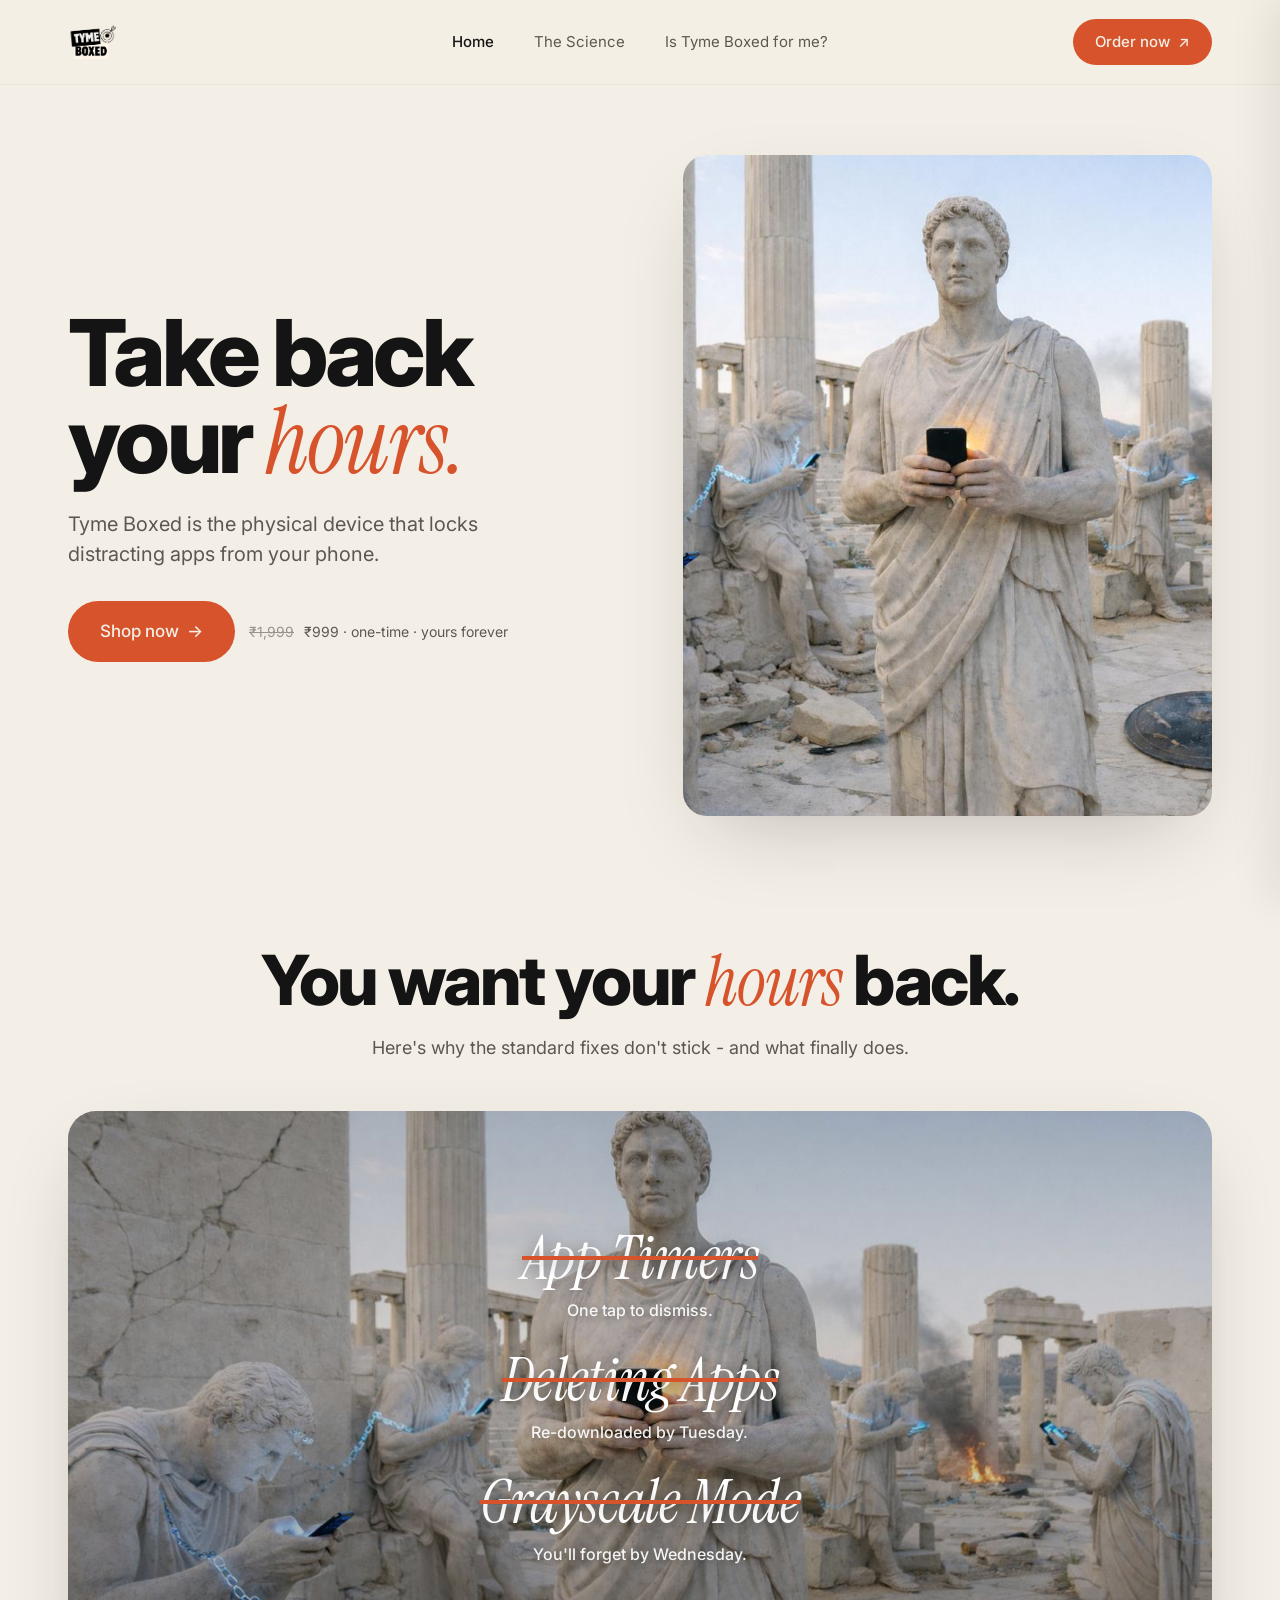
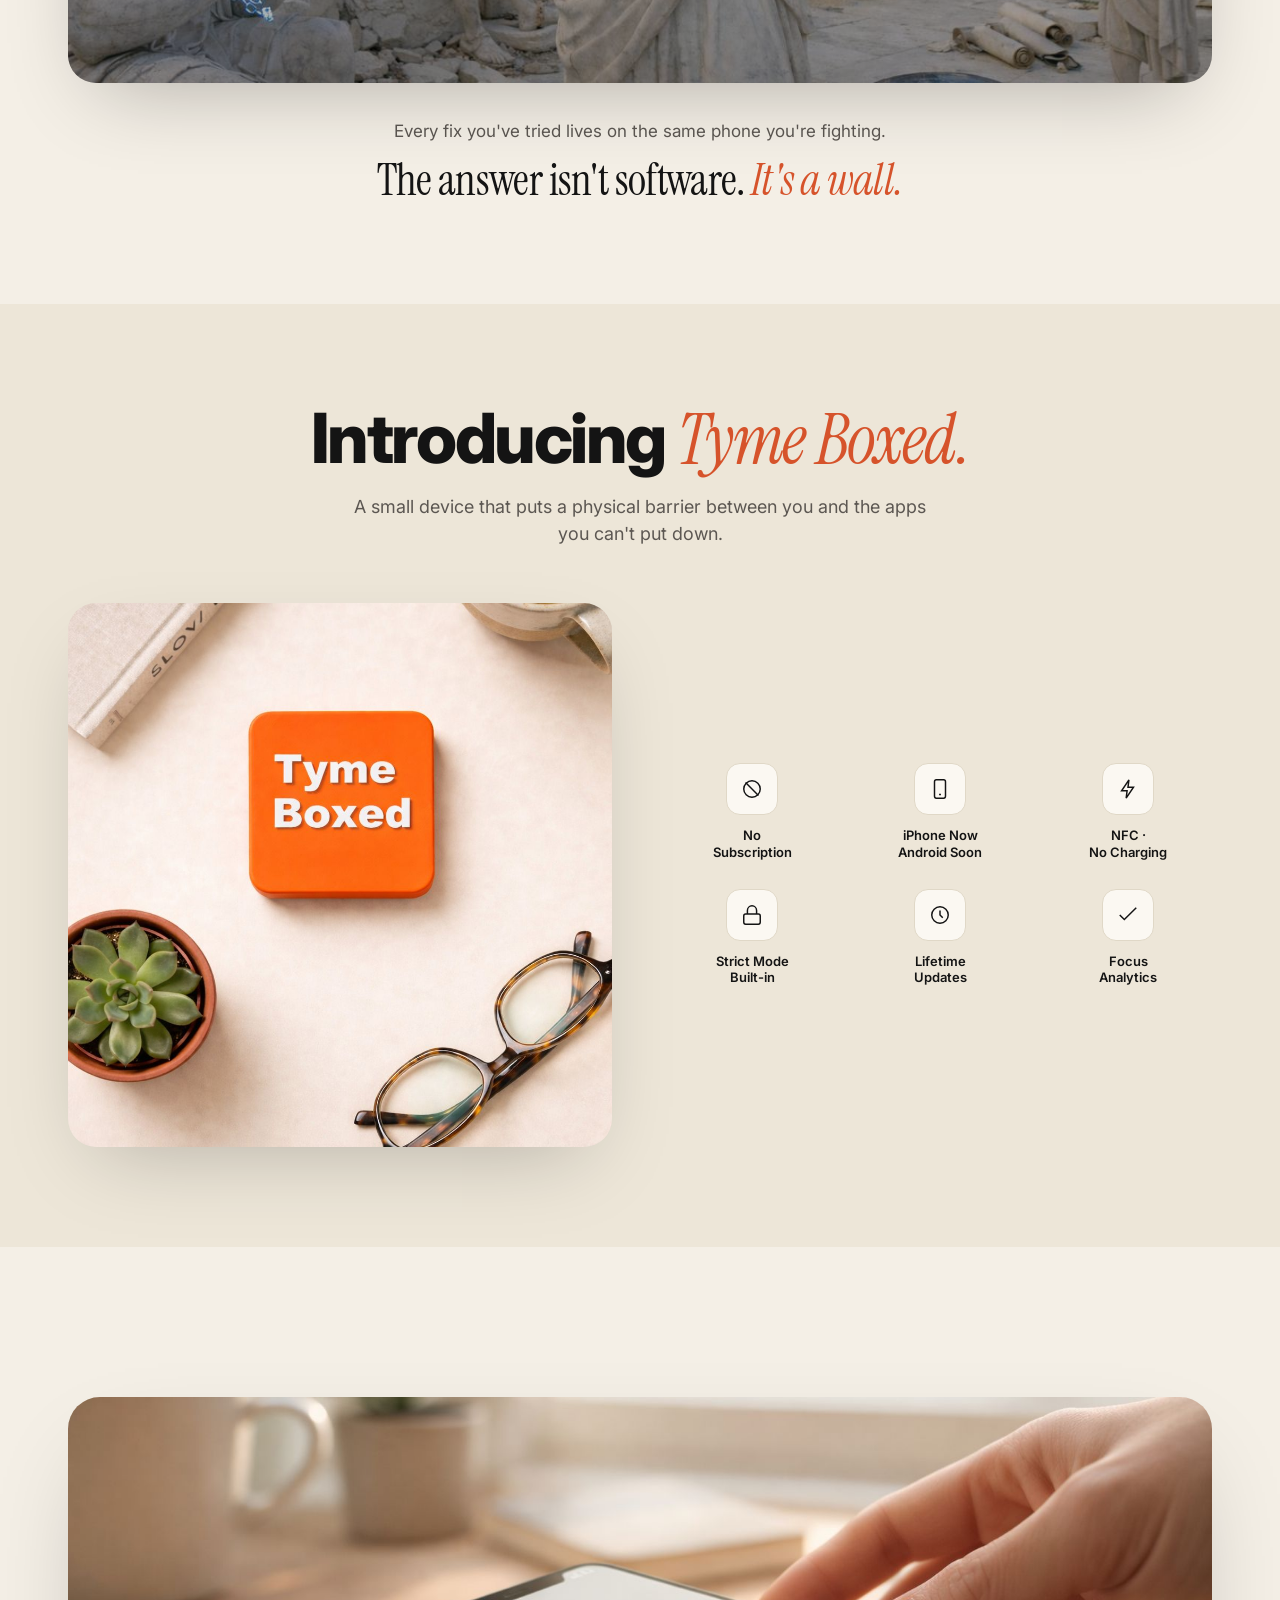
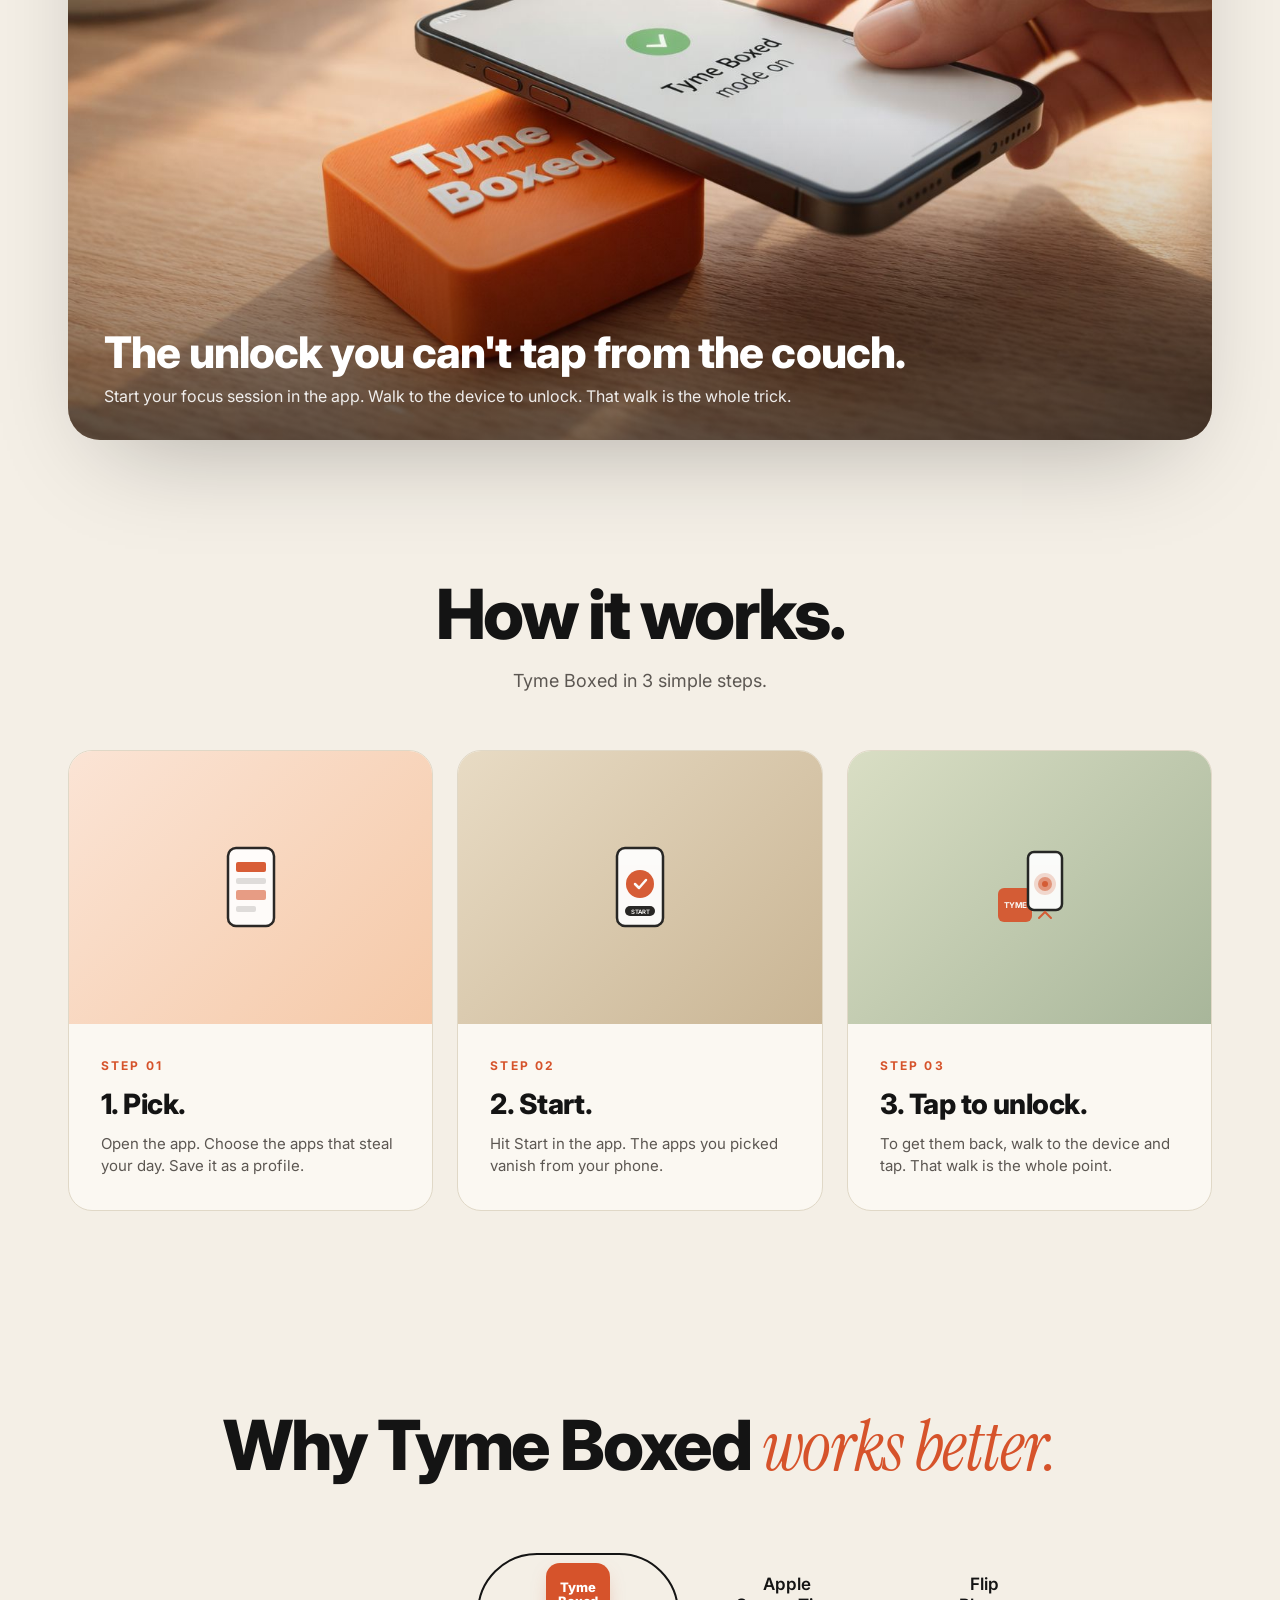
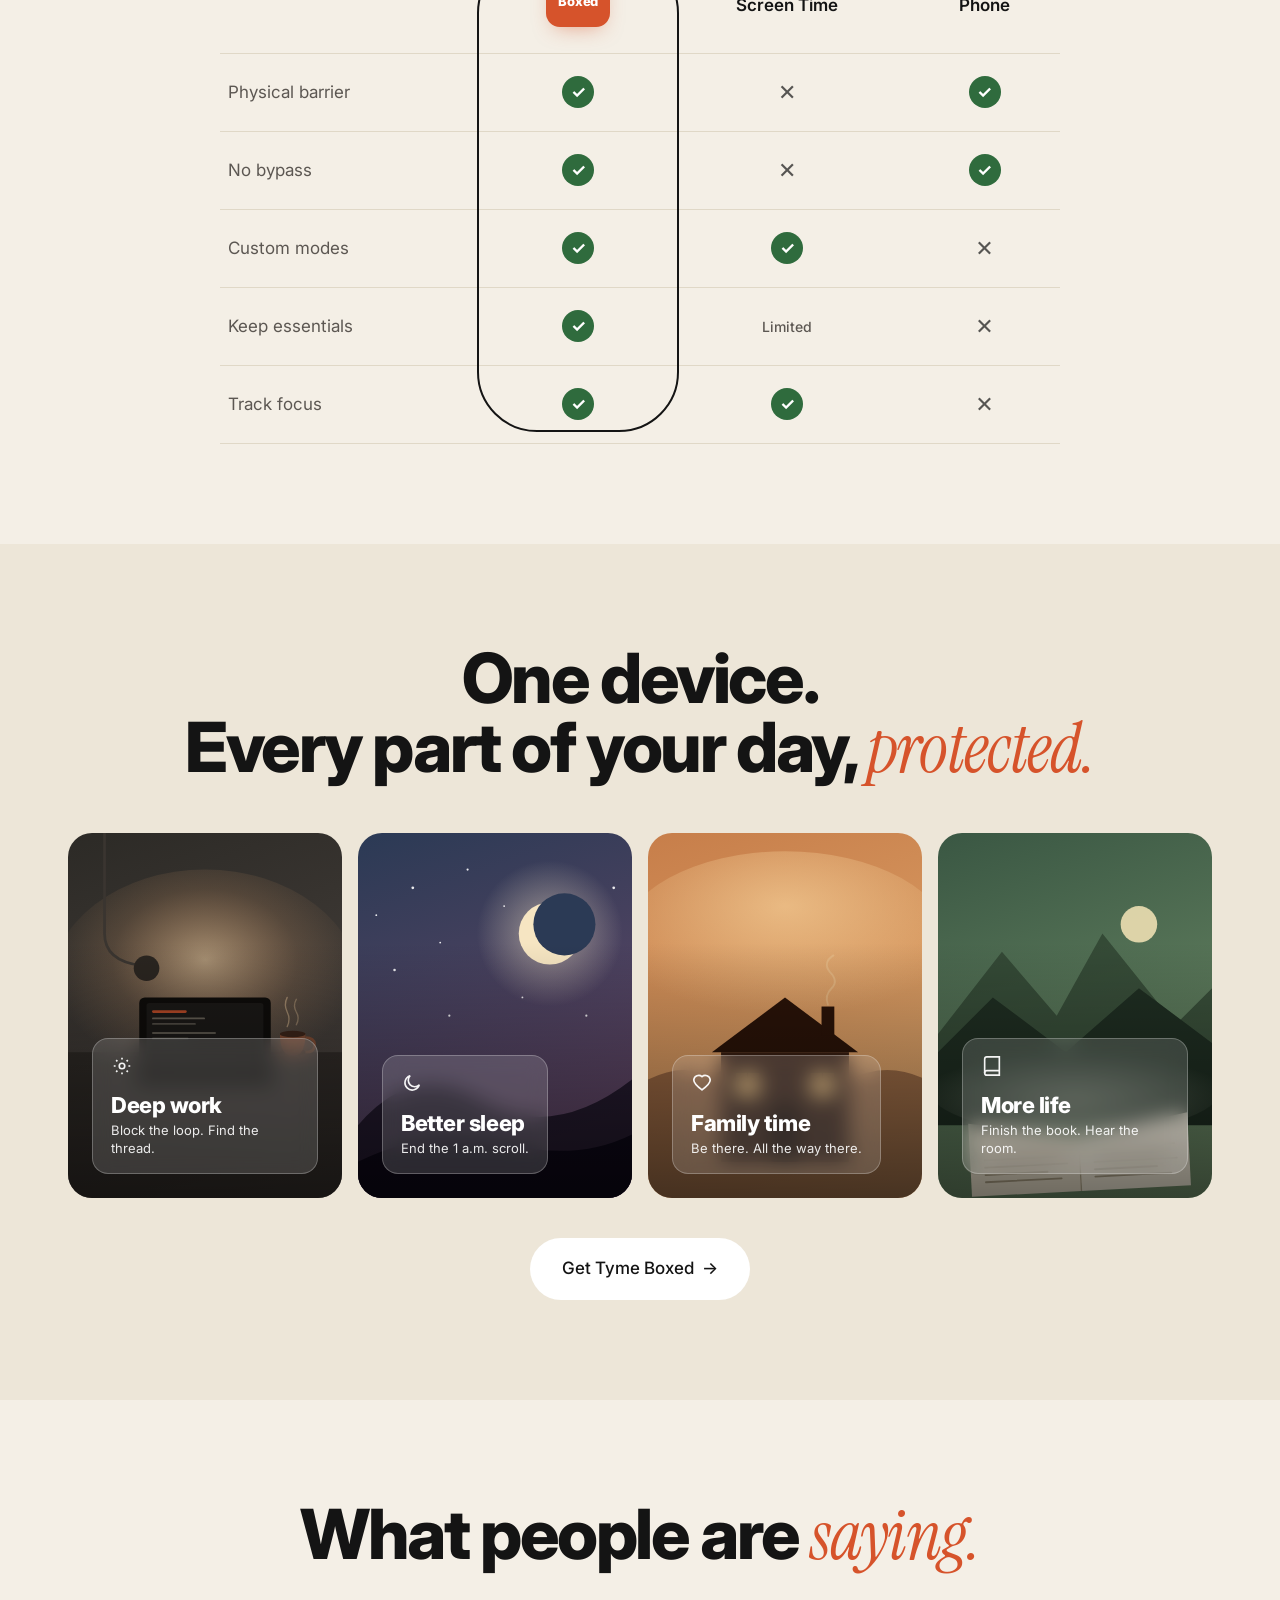
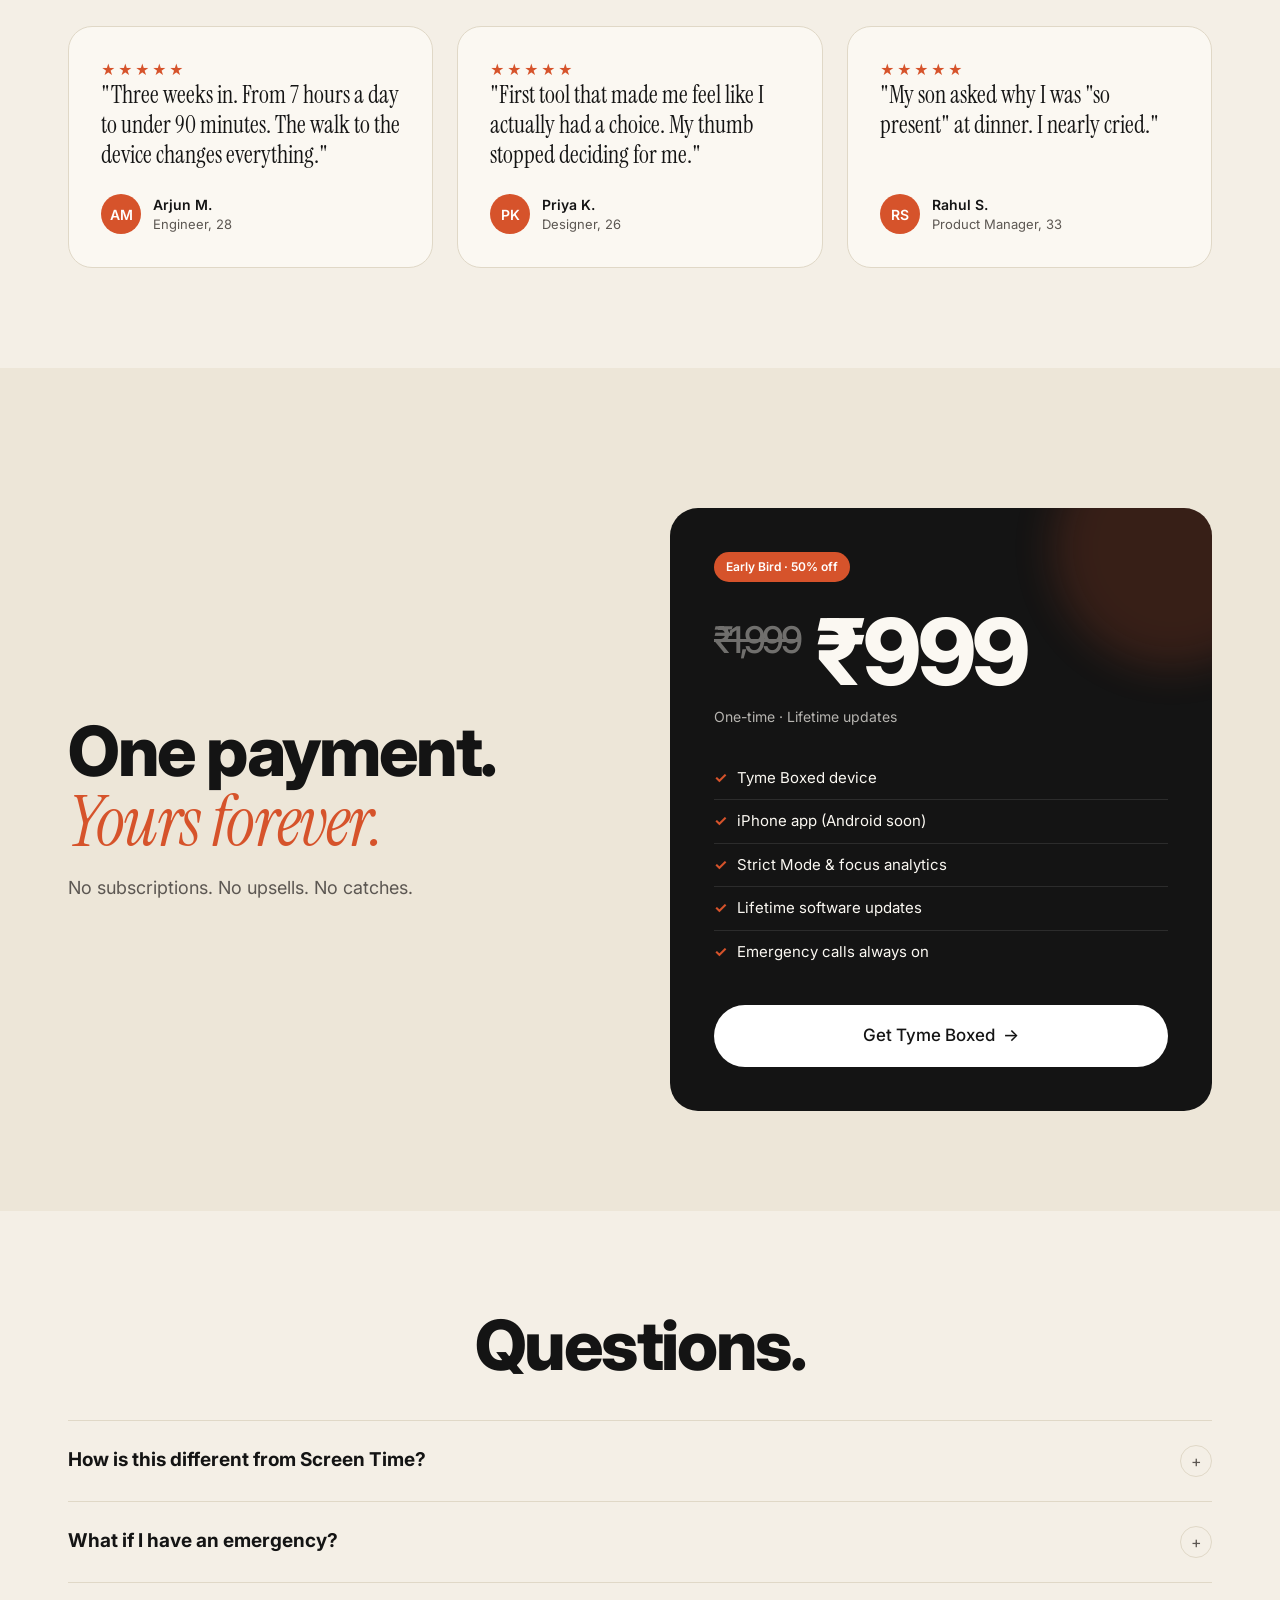
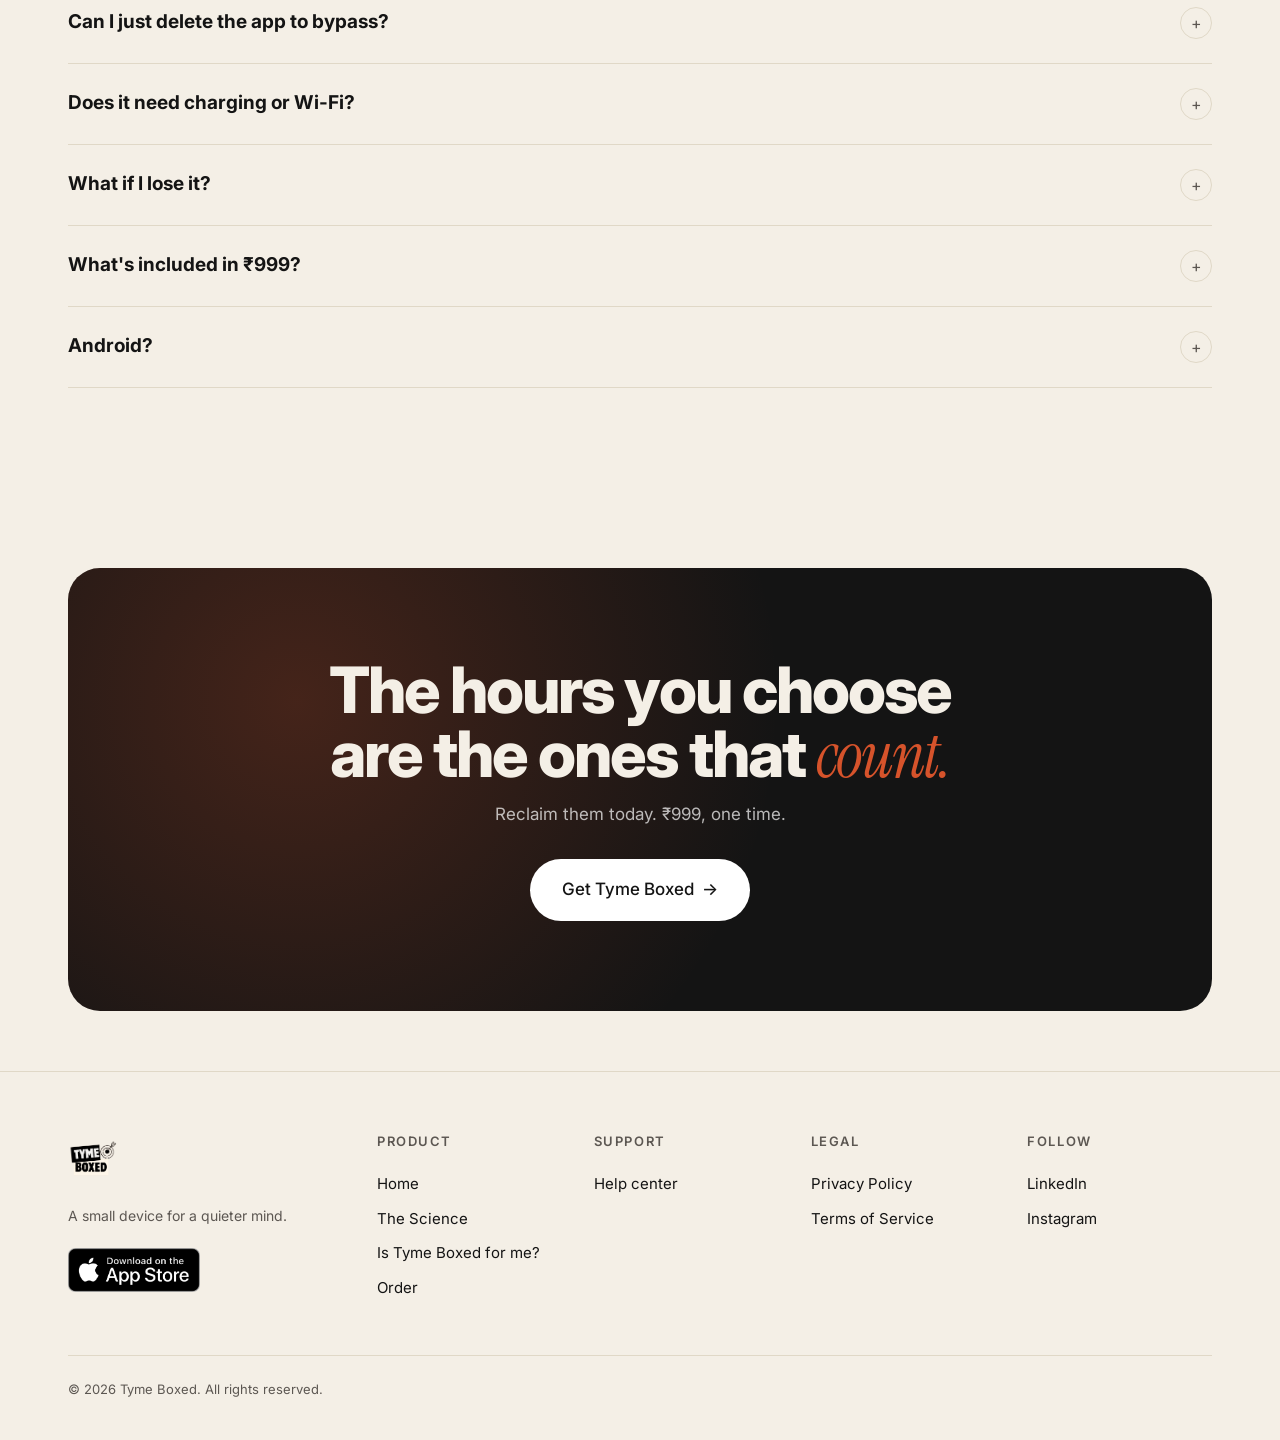
==== index.html @ 7a4c249c "clarity updated" ====
<!DOCTYPE html>
<html lang="en">
<head>
<meta charset="UTF-8">
<meta name="viewport" content="width=device-width, initial-scale=1.0, viewport-fit=cover">
<link rel="icon" href="B11.png" type="image/png">
<link rel="apple-touch-icon" href="B11.png">
<title>Tyme Boxed-Take back your hours.</title>
<meta name="description" content="The physical device that locks distracting apps from your phone. ₹999 one-time. No subscription.">
<meta property="og:title" content="Tyme Boxed — Take back your hours.">
<meta property="og:description" content="The physical device that locks distracting apps from your phone.">
<link rel="preconnect" href="https://www.clarity.ms">
<script type="text/javascript">
(function(c,l,a,r,i,t,y){
  c[a]=c[a]||function(){(c[a].q=c[a].q||[]).push(arguments)};
  t=l.createElement(r);t.async=1;t.src="https://www.clarity.ms/tag/"+i;
  y=l.getElementsByTagName(r)[0];y.parentNode.insertBefore(t,y);
})(window,document,"clarity","script","w3uyp057u9");
</script>
<link rel="preconnect" href="https://fonts.googleapis.com">
<link rel="preconnect" href="https://fonts.gstatic.com" crossorigin>
<link href="https://fonts.googleapis.com/css2?family=Instrument+Serif:ital@0;1&family=Inter:wght@400;500;600;700;800;900&display=swap" rel="stylesheet">
<style>
  :root {
    --bg:        #F4EFE6;
    --bg-warm:   #EDE6D8;
    --bg-card:   #FBF8F2;
    --bg-deep:   #1A1A1A;
    --ink:       #141414;
    --ink-soft:  #5C5752;
    --line:      #E0D8C7;
    --accent:    #D6532B;
    --accent-d:  #B8431F;
    --green:     #2F6B3D;
  }
  * { box-sizing: border-box; margin: 0; padding: 0; }
  html { scroll-behavior: smooth; -webkit-font-smoothing: antialiased; }
  body {
    background: var(--bg);
    color: var(--ink);
    font-family: 'Inter', system-ui, -apple-system, sans-serif;
    font-size: 17px; line-height: 1.5;
    overflow-x: hidden;
  }
  .serif { font-family: 'Instrument Serif', Georgia, serif; font-weight: 400; letter-spacing: -0.01em; }
  .container { max-width: 1200px; margin: 0 auto; padding: 0 28px; }
  a { color: inherit; text-decoration: none; }

  /* ───── Nav ───── */
  nav {
    position: sticky; top: 0; z-index: 50;
    background: rgba(244,239,230,0.85);
    backdrop-filter: saturate(180%) blur(12px);
    -webkit-backdrop-filter: saturate(180%) blur(12px);
    border-bottom: 1px solid rgba(0,0,0,0.04);
  }
  .nav-inner {
    display: grid;
    grid-template-columns: 1fr auto 1fr;
    align-items: center;
    padding: 16px 28px; max-width: 1200px; margin: 0 auto;
  }
  .logo {
    justify-self: start;
    display: inline-flex;
    align-items: center;
    flex-shrink: 0;
    line-height: 0;
  }
  .logo img {
    height: 52px;
    width: auto;
    display: block;
  }
  .nav-links {
    justify-self: center;
    display: flex; gap: 40px; align-items: center;
    font-size: 15px; color: var(--ink-soft); white-space: nowrap;
  }
  .nav-links a:hover { color: var(--ink); }
  .nav-links a.active { color: var(--ink); font-weight: 500; }
  .nav-actions {
    justify-self: end;
    display: flex; align-items: center; gap: 10px; flex-shrink: 0;
  }
  .btn {
    display: inline-flex; align-items: center; gap: 8px;
    background: var(--ink); color: var(--bg);
    padding: 12px 22px; border-radius: 999px;
    font-weight: 500; font-size: 15px;
    transition: transform .15s ease, background .15s ease;
    border: 0; cursor: pointer;
  }
  .btn:hover { background: var(--accent); transform: translateY(-1px); }
  .btn.lg { padding: 18px 32px; font-size: 17px; }
  .btn.accent { background: var(--accent); }
  .btn.accent:hover { background: var(--accent-d); }
  .btn .arrow { transition: transform .15s ease; }
  .btn:hover .arrow { transform: translateX(3px); }
  .btn.share {
    background: var(--accent);
    color: var(--bg);
    font-weight: 500;
  }
  .btn.share:hover {
    background: var(--accent-d);
    transform: translateY(-1px);
  }
  .btn.share svg { width: 16px; height: 16px; }

  /* ───── Hero ───── */
  .hero { padding: 70px 0 30px; }
  .hero-grid {
    display: grid; grid-template-columns: 1.05fr 1fr; gap: 60px; align-items: center;
  }
  h1.display {
    font-family: 'Inter', sans-serif;
    font-weight: 800;
    font-size: clamp(54px, 7.2vw, 104px);
    line-height: 0.95;
    letter-spacing: -0.04em;
    margin-bottom: 22px;
  }
  h1.display .ital {
    font-family: 'Instrument Serif', serif;
    font-style: italic; font-weight: 400;
    color: var(--accent);
    letter-spacing: -0.02em;
  }
  .lede {
    font-size: 20px; color: var(--ink-soft); max-width: 460px; margin-bottom: 32px;
  }
  .hero-cta { display: flex; gap: 14px; align-items: center; flex-wrap: wrap; }
  .price-note { font-size: 14px; color: var(--ink-soft); }
  .price-note s { opacity: 0.6; margin-right: 6px; }

  .hero-img {
    position: relative; aspect-ratio: 4/5;
    background: var(--bg-warm) url('main.jpeg') center/cover;
    border-radius: 24px; overflow: hidden;
    box-shadow: 0 30px 80px -30px rgba(0,0,0,0.25);
  }

  /* ───── Section base ───── */
  section { padding: 100px 0; }
  h2.section-title {
    font-family: 'Inter', sans-serif; font-weight: 800;
    font-size: clamp(40px, 5.4vw, 72px);
    line-height: 1; letter-spacing: -0.035em;
  }
  h2.section-title .ital {
    font-family: 'Instrument Serif', serif;
    font-style: italic; font-weight: 400;
    letter-spacing: -0.02em; color: var(--accent);
  }
  h2.center { text-align: center; }
  .section-sub {
    margin: 18px auto 0; max-width: 580px; color: var(--ink-soft); font-size: 18px;
  }
  .section-sub.center { text-align: center; }

  /* ───── PROBLEM — pills over image ───── */
  .problem-wrap {
    margin-top: 50px;
    border-radius: 28px; overflow: hidden; position: relative;
    aspect-ratio: 16/8;
    background-color: #2a2520;
    background-image: url('main.jpeg');
    background-size: cover;
    background-position: center 30%;
    box-shadow: 0 30px 80px -30px rgba(0,0,0,0.3);
  }
  .problem-wrap::before {
    content: ''; position: absolute; inset: 0;
    background: linear-gradient(180deg, rgba(0,0,0,0.25) 0%, rgba(0,0,0,0.15) 50%, rgba(0,0,0,0.35) 100%);
  }
  .problem-pills {
    position: absolute; inset: 0;
    display: flex; flex-direction: column; align-items: center; justify-content: center;
    gap: 28px; z-index: 2; padding: 30px;
  }
  .prow { text-align: center; }
  .ppill {
    display: inline-block;
    font-family: 'Instrument Serif', Georgia, serif;
    font-style: italic; font-weight: 400;
    font-size: clamp(34px, 4.8vw, 60px);
    line-height: 1;
    letter-spacing: -0.01em;
    color: white;
    text-decoration: line-through;
    text-decoration-color: var(--accent);
    text-decoration-thickness: 4px;
    text-underline-offset: 0;
    margin-bottom: 10px;
    text-shadow: 0 2px 16px rgba(0,0,0,0.35);
  }
  .pcrit {
    display: block;
    font-family: 'Inter', sans-serif; font-weight: 500;
    color: white; font-size: 16px;
    opacity: 0.92;
    text-shadow: 0 2px 8px rgba(0,0,0,0.4);
  }
  .problem-bottom {
    margin-top: 36px; text-align: center;
  }
  .problem-bottom p {
    font-size: 17px; color: var(--ink-soft); margin-bottom: 8px;
  }
  .problem-punch {
    font-family: 'Instrument Serif', serif;
    font-size: clamp(28px, 3.4vw, 44px);
    line-height: 1.1; letter-spacing: -0.015em;
    color: var(--ink); margin-top: 12px;
  }
  .problem-punch em { font-style: italic; color: var(--accent); }

  /* ───── INTRODUCING — image + feature grid ───── */
  .intro-grid {
    margin-top: 56px;
    display: grid; grid-template-columns: 1fr 1fr; gap: 56px; align-items: center;
  }
  .intro-img {
    aspect-ratio: 1; border-radius: 28px; overflow: hidden;
    background: var(--bg-warm) url('Device.jpeg') center/cover;
    box-shadow: 0 30px 80px -30px rgba(0,0,0,0.25);
  }
  .intro-features {
    display: grid; grid-template-columns: 1fr 1fr 1fr; gap: 28px 20px;
  }
  .ifeat { text-align: center; }
  .ifeat .ic {
    width: 52px; height: 52px; border-radius: 14px;
    background: var(--bg-card); border: 1px solid var(--line);
    display: grid; place-items: center; margin: 0 auto 12px;
  }
  .ifeat .lbl { font-size: 13px; font-weight: 600; line-height: 1.3; }

  /* ───── SHOWCASE ───── */
  .showcase {
    margin-top: 50px;
    border-radius: 32px; overflow: hidden;
    background: var(--bg-warm) url('Tab.jpeg') center/cover;
    aspect-ratio: 16/9;
    position: relative;
    box-shadow: 0 40px 100px -40px rgba(0,0,0,0.3);
  }
  .showcase::after {
    content: ''; position: absolute; inset: 0;
    background: linear-gradient(180deg, transparent 50%, rgba(0,0,0,0.5) 100%);
  }
  .showcase-cap {
    position: absolute; bottom: 32px; left: 36px; right: 36px;
    color: white; z-index: 2;
  }
  .showcase-cap h3 {
    font-family: 'Inter', sans-serif; font-weight: 800;
    font-size: clamp(28px, 3.4vw, 48px); letter-spacing: -0.02em; line-height: 1;
  }
  .showcase-cap p { margin-top: 10px; opacity: 0.9; font-size: 16px; }

  /* ───── HOW IT WORKS ───── */
  .steps {
    margin-top: 56px;
    display: grid; grid-template-columns: repeat(3, 1fr); gap: 24px;
  }
  .step {
    background: var(--bg-card); border-radius: 24px; overflow: hidden;
    border: 1px solid var(--line);
    transition: transform .3s ease;
  }
  .step:hover { transform: translateY(-4px); }
  .step-vis {
    aspect-ratio: 4/3;
    display: grid; place-items: center;
    position: relative; overflow: hidden;
  }
  .step:nth-child(1) .step-vis { background: linear-gradient(135deg, #FBE4D5 0%, #F5C9A8 100%); }
  .step:nth-child(2) .step-vis { background: linear-gradient(135deg, #E8DBC4 0%, #C9B594 100%); }
  .step:nth-child(3) .step-vis { background: linear-gradient(135deg, #D9DEC4 0%, #A8B69A 100%); }
  .step-vis svg { width: 90px; height: 90px; opacity: 0.92; }
  .step-body { padding: 28px 32px 32px; }
  .step .n {
    display: inline-block; font-family: 'Inter', sans-serif;
    font-size: 12px; font-weight: 700; letter-spacing: 0.18em;
    color: var(--accent); margin-bottom: 8px;
  }
  .step h3 {
    font-family: 'Inter', sans-serif; font-weight: 800;
    font-size: 28px; letter-spacing: -0.02em; margin-bottom: 8px;
  }
  .step p { color: var(--ink-soft); font-size: 15px; }

  /* ───── COMPARISON TABLE ───── */
  .vs-wrap {
    margin: 60px auto 0;
    max-width: 880px;
    position: relative;
    padding: 0 20px;
  }
  .vs-table {
    width: 100%;
    border-collapse: collapse;
    position: relative;
  }
  .vs-table th, .vs-table td {
    padding: 22px 16px;
    text-align: center;
    border-bottom: 1px solid var(--line);
    vertical-align: middle;
  }
  .vs-table th:first-child, .vs-table td:first-child {
    text-align: left;
    font-size: 17px;
    color: var(--ink-soft);
    padding-left: 8px;
  }
  .vs-table thead th { border-bottom: 1px solid var(--line); padding-bottom: 26px; }
  .vs-table thead th .col-title {
    font-family: 'Inter', sans-serif;
    font-weight: 600;
    font-size: 17px;
    line-height: 1.2;
    color: var(--ink);
  }
  .vs-logo {
    display: inline-flex; align-items: center; justify-content: center;
    width: 64px; height: 64px; border-radius: 14px;
    background: var(--accent); color: white;
    font-weight: 800; font-size: 13px; line-height: 1.05; letter-spacing: -0.01em;
    box-shadow: 0 8px 20px -8px rgba(214,83,43,0.5);
    margin-bottom: 0;
  }
  /* Highlighted middle column */
  .vs-table .col-us {
    position: relative;
  }
  .vs-highlight {
    position: absolute;
    top: 12px; bottom: 12px;
    left: 0; width: 0; /* set by JS */
    border: 2px solid var(--ink);
    border-radius: 60px;
    pointer-events: none;
    z-index: 0;
    transition: left .25s ease, width .25s ease;
  }
  .vs-table td .check-c {
    display: inline-grid; place-items: center;
    width: 32px; height: 32px; border-radius: 50%;
    background: var(--green); color: white; font-weight: 700;
  }
  .vs-table td .x-mark { font-size: 22px; color: var(--ink); opacity: 0.7; }
  .vs-table td .limited { font-size: 14px; color: var(--ink-soft); font-weight: 500; }
  .vs-table td, .vs-table th { position: relative; z-index: 1; }

  /* ───── USE CASES grid (Brick-style) ───── */
  .use-grid {
    margin-top: 50px;
    display: grid; grid-template-columns: repeat(4, 1fr); gap: 16px;
  }
  .use {
    border-radius: 24px; overflow: hidden; position: relative;
    aspect-ratio: 3/4; display: flex; align-items: flex-end;
    padding: 24px;
  }
  .use::before {
    content: ''; position: absolute; inset: 0;
    background: linear-gradient(180deg, transparent 30%, rgba(0,0,0,0.55) 100%);
    z-index: 1; pointer-events: none;
  }
  .use-scene {
    position: absolute; inset: 0; z-index: 0;
    width: 100%; height: 100%;
    display: block;
  }
  .use-card {
    position: relative; z-index: 2; color: white;
    backdrop-filter: blur(10px);
    background: rgba(255,255,255,0.15);
    border: 1px solid rgba(255,255,255,0.25);
    border-radius: 16px; padding: 16px 18px;
  }
  .use-card .ic { width: 22px; height: 22px; margin-bottom: 10px; opacity: 0.95; }
  .use-card h4 {
    font-family: 'Inter', sans-serif; font-weight: 800;
    font-size: 22px; letter-spacing: -0.02em; line-height: 1;
    margin-bottom: 6px;
  }
  .use-card p { font-size: 13px; opacity: 0.9; line-height: 1.35; }
  /* tile backgrounds — gradient placeholders */
  .use.deep    { background: linear-gradient(160deg, #2C2A26 0%, #4E4642 100%); }
  .use.sleep   { background: linear-gradient(160deg, #2B3A55 0%, #6F4A6B 100%); }
  .use.family  { background: linear-gradient(160deg, #C77E4A 0%, #E5B074 100%); }
  .use.life    { background: linear-gradient(160deg, #3A5743 0%, #74926C 100%); }

  .use-cta {
    margin-top: 40px;
    text-align: center;
  }
  .use-cta .btn { display: inline-flex; }

  /* ───── TESTIMONIALS ───── */
  .quotes {
    margin-top: 56px;
    display: grid; grid-template-columns: repeat(3, 1fr); gap: 24px;
  }
  .quote {
    background: var(--bg-card); border-radius: 24px; padding: 32px;
    border: 1px solid var(--line);
    display: flex; flex-direction: column; justify-content: space-between; gap: 24px;
  }
  .stars { color: var(--accent); letter-spacing: 2px; font-size: 14px; }
  .quote q {
    font-family: 'Instrument Serif', serif;
    font-size: 24px; line-height: 1.25; quotes: '"' '"'; display: block;
  }
  .who { display: flex; align-items: center; gap: 12px; }
  .avatar {
    width: 40px; height: 40px; border-radius: 50%;
    background: var(--accent); color: white;
    display: grid; place-items: center; font-weight: 600; font-size: 14px;
  }
  .who .name { font-size: 14px; font-weight: 600; }
  .who .role { font-size: 13px; color: var(--ink-soft); }

  /* ───── PRICING ───── */
  .pricing-wrap { display: grid; grid-template-columns: 1fr 1fr; gap: 60px; align-items: center; margin-top: 40px; }
  .price-card {
    background: var(--ink); color: var(--bg-card); border-radius: 28px; padding: 44px;
    position: relative; overflow: hidden;
  }
  .price-card::before {
    content: ''; position: absolute; top: -80px; right: -80px;
    width: 240px; height: 240px; border-radius: 50%;
    background: var(--accent); opacity: 0.18; filter: blur(20px);
  }
  .price-card .badge {
    display: inline-block; background: var(--accent); color: white;
    padding: 6px 12px; border-radius: 999px; font-size: 12px; font-weight: 600;
    margin-bottom: 24px;
  }
  .price-num {
    font-family: 'Inter', sans-serif; font-weight: 800;
    font-size: 92px; line-height: 1; margin-bottom: 8px; letter-spacing: -0.04em;
    position: relative; z-index: 2;
  }
  .price-num s { opacity: 0.4; font-size: 0.4em; margin-right: 16px; vertical-align: super; font-weight: 500; }
  .price-sub { opacity: 0.7; font-size: 14px; margin-bottom: 30px; }
  .price-list { list-style: none; margin: 0 0 32px; padding: 0; }
  .price-list li { padding: 10px 0; border-top: 1px solid rgba(255,255,255,0.1); display: flex; align-items: center; gap: 10px; font-size: 15px; }
  .price-list li:first-child { border-top: 0; }
  .price-list li::before { content: '✓'; color: var(--accent); font-weight: 700; }
  .btn.white { background: white; color: var(--ink); width: 100%; justify-content: center; }
  .btn.white:hover { background: var(--accent); color: white; }
  .use-cta .btn.white,
  .closer .btn.white { width: auto; display: inline-flex; }

  /* ───── FAQ ───── */
  .faq { margin-top: 40px; }
  .faq details {
    border-top: 1px solid var(--line);
    padding: 24px 0;
  }
  .faq details:last-of-type { border-bottom: 1px solid var(--line); }
  .faq summary {
    cursor: pointer; list-style: none;
    display: flex; justify-content: space-between; align-items: center; gap: 20px;
    font-family: 'Inter', sans-serif; font-weight: 700; font-size: 19px;
    transition: color .15s ease;
  }
  .faq summary::-webkit-details-marker { display: none; }
  .faq summary:hover { color: var(--accent); }
  .faq summary .plus {
    flex: none; width: 32px; height: 32px; border-radius: 50%;
    border: 1px solid var(--line); display: grid; place-items: center;
    transition: transform .25s ease, background .15s ease;
    font-family: 'Inter', sans-serif; font-size: 16px; font-weight: 400; color: var(--ink-soft);
  }
  .faq details[open] .plus { transform: rotate(45deg); background: var(--accent); color: white; border-color: var(--accent); }
  .faq .ans { padding-top: 14px; color: var(--ink-soft); max-width: 700px; font-size: 16px; }

  /* ───── Closing CTA ───── */
  .closer {
    margin: 80px 0 60px;
    padding: 90px 40px;
    background: var(--ink); color: var(--bg);
    border-radius: 32px; text-align: center; position: relative; overflow: hidden;
  }
  .closer::before {
    content: ''; position: absolute; inset: 0;
    background: radial-gradient(circle at 20% 30%, rgba(214,83,43,0.25), transparent 50%);
  }
  .closer h2 {
    font-family: 'Inter', sans-serif; font-weight: 800;
    font-size: clamp(36px, 5vw, 64px);
    line-height: 1; letter-spacing: -0.03em;
    margin-bottom: 14px; position: relative;
  }
  .closer h2 em {
    font-family: 'Instrument Serif', serif;
    font-style: italic; font-weight: 400;
    color: var(--accent);
  }
  .closer .closer-sub {
    color: rgba(255,255,255,0.7); font-size: 17px; margin-bottom: 32px;
    position: relative;
  }
  .closer .btn {
    position: relative; z-index: 2;
  }

  /* ───── Footer ───── */
  footer { padding: 60px 0 40px; border-top: 1px solid var(--line); }
  .foot-grid {
    display: grid; grid-template-columns: 1.5fr 1fr 1fr 1fr 1fr; gap: 32px;
  }
  .foot-grid h5 { font-size: 13px; text-transform: uppercase; letter-spacing: 0.12em; color: var(--ink-soft); margin-bottom: 16px; font-weight: 600; }
  .foot-grid a { display: block; padding: 6px 0; font-size: 15px; color: var(--ink); }
  .foot-grid a:hover { color: var(--accent); }
  .foot-bottom {
    margin-top: 50px; padding-top: 24px; border-top: 1px solid var(--line);
    display: flex; justify-content: space-between; align-items: center;
    font-size: 13px; color: var(--ink-soft); flex-wrap: wrap; gap: 12px;
  }
  .app-badge { display: inline-block; margin-top: 16px; }
  .app-badge img { height: 44px; display: block; }
  .muted { color: var(--ink-soft); }

  /* ───── Mobile ───── */
  @media (max-width: 880px) {
    body { font-size: 16px; }
    .container { padding: 0 20px; }
    .nav-links { display: none; }
    .nav-inner {
      display: flex; justify-content: space-between;
      padding: 14px 20px;
    }
    .nav-actions { gap: 6px; }
    .logo img { height: 40px; }
    nav .btn.share { padding: 10px 16px; font-size: 13px; background: var(--accent); }
    .hero { padding: 40px 0 20px; }
    .hero-grid { grid-template-columns: 1fr; gap: 36px; }
    .hero-img { aspect-ratio: 4/4; }
    section { padding: 64px 0; }
    .intro-grid { grid-template-columns: 1fr; gap: 36px; }
    .intro-features { grid-template-columns: 1fr 1fr 1fr; gap: 20px 16px; }
    .steps, .quotes { grid-template-columns: 1fr; }
    .use-grid { grid-template-columns: 1fr 1fr; gap: 12px; }
    .use { aspect-ratio: 3/4; padding: 16px; }
    .use-card { padding: 12px 14px; }
    .use-cta { margin-top: 28px; }
    .use-card h4 { font-size: 17px; }
    .use-card p { font-size: 12px; }
    .showcase { aspect-ratio: 4/5; }
    .pricing-wrap { grid-template-columns: 1fr; gap: 32px; }
    .price-num { font-size: 64px; }
    .price-card { padding: 32px; }
    .foot-grid { grid-template-columns: 1fr 1fr; gap: 30px; }
    .closer { padding: 60px 28px; margin: 40px 0; }
    .problem-wrap { aspect-ratio: 3/4; }
    .ppill { font-size: 30px; margin-bottom: 6px; text-decoration-thickness: 3px; }
    .pcrit { font-size: 14px; }
    .problem-pills { gap: 22px; padding: 24px; }

    /* Comparison table — mobile compact */
    .vs-wrap { padding: 0 4px; }
    .vs-table { table-layout: fixed; }
    .vs-table th, .vs-table td { padding: 16px 4px; font-size: 13px; }
    .vs-table th:first-child, .vs-table td:first-child {
      width: 30%; padding-left: 6px; font-size: 14px; line-height: 1.25;
    }
    .vs-table thead th .col-title { font-size: 13px; line-height: 1.2; }
    .vs-logo { width: 48px; height: 48px; font-size: 11px; border-radius: 10px; }
    .vs-table td .check-c { width: 26px; height: 26px; font-size: 13px; }
    .vs-table td .x-mark { font-size: 18px; }
    .vs-table td .limited { font-size: 11px; }
    .vs-highlight { border-radius: 40px; top: 8px; bottom: 8px; border-width: 1.5px; }
  }

  /* ───── Mobile Menu ───── */
  @media (min-width: 881px) {
    .menu-toggle { display: none; }
  }
  @media (max-width: 880px) {
    .menu-toggle { display: flex; }
  }
  .menu-toggle {
    background: none; border: none; cursor: pointer;
    width: 40px; height: 40px;
    flex-direction: column; justify-content: center; align-items: center; gap: 5px;
    padding: 8px; flex-shrink: 0;
  }
  .menu-toggle span {
    display: block; width: 20px; height: 2px;
    background: var(--ink); border-radius: 2px;
    transition: transform .3s ease, opacity .3s ease;
  }
  .mobile-menu-backdrop {
    position: fixed; inset: 0; background: rgba(0,0,0,0.3);
    z-index: 99; opacity: 0; pointer-events: none;
    transition: opacity .35s ease;
  }
  .mobile-menu-backdrop.open { opacity: 1; pointer-events: auto; }
  .mobile-menu {
    position: fixed; top: 0; right: 0; bottom: 0;
    width: min(320px, 82vw);
    background: var(--bg); z-index: 100;
    transform: translateX(100%);
    transition: transform .35s cubic-bezier(.4,0,.2,1);
    display: flex; flex-direction: column;
    box-shadow: -10px 0 40px rgba(0,0,0,0.08);
  }
  .mobile-menu.open { transform: translateX(0); }
  .mobile-menu-header {
    display: flex; justify-content: space-between; align-items: center;
    padding: 16px 22px; border-bottom: 1px solid var(--line);
  }
  .menu-close {
    background: none; border: none; cursor: pointer;
    font-size: 28px; color: var(--ink); width: 40px; height: 40px;
    display: grid; place-items: center;
  }
  .mobile-menu-links {
    padding: 32px 22px; display: flex; flex-direction: column; gap: 4px; flex: 1;
  }
  .mobile-menu-links a {
    font-size: 18px; font-weight: 500; padding: 14px 0;
    color: var(--ink); border-bottom: 1px solid var(--line);
    transition: color .15s;
  }
  .mobile-menu-links a:last-child { border-bottom: none; }
  .mobile-menu-links a:hover { color: var(--accent); }
  /* Reveal on scroll */
  .reveal { opacity: 0; transform: translateY(20px); transition: opacity .7s ease, transform .7s ease; }
  .reveal.in { opacity: 1; transform: none; }
</style>
</head>
<body>

<nav>
  <div class="nav-inner">
    <a href="index.html" class="logo"><img src="B1.png" alt="Tyme Boxed" /></a>
    <div class="nav-links">
      <a href="index.html" class="active">Home</a>
      <a href="science.html">The Science</a>
      <a href="quiz.html">Is Tyme Boxed for me?</a>
    </div>
    <div class="nav-actions">
      <a href="preorder.html" class="btn share">Order now <span class="arrow">↗</span></a>
      <button class="menu-toggle" type="button" aria-label="Open menu" aria-expanded="false" aria-controls="mobileMenu"><span></span><span></span><span></span></button>
    </div>
  </div>
</nav>

<div class="mobile-menu-backdrop" id="menuBackdrop"></div>
<div class="mobile-menu" id="mobileMenu">
  <div class="mobile-menu-header">
    <a href="index.html" class="logo"><img src="B1.png" alt="Tyme Boxed" /></a>
    <button class="menu-close" aria-label="Close menu">×</button>
  </div>
  <div class="mobile-menu-links">
    <a href="index.html">Home</a>
    <a href="science.html">The Science</a>
    <a href="quiz.html">Is Tyme Boxed for me?</a>
  </div>
</div>

<!-- ───── HERO ───── -->
<header class="hero">
  <div class="container hero-grid">
    <div>
      <h1 class="display">
        Take back<br>your <span class="ital">hours.</span>
      </h1>
      <p class="lede">
        Tyme Boxed is the physical device that locks distracting apps from your phone.
      </p>
      <div class="hero-cta">
        <a href="preorder.html" class="btn lg accent">
          Shop now <span class="arrow">→</span>
        </a>
        <span class="price-note"><s>₹1,999</s> ₹999 · one-time · yours forever</span>
      </div>
    </div>
    <div class="hero-img"></div>
  </div>
</header>

<!-- ───── PROBLEM ───── -->
<section>
  <div class="container">
    <h2 class="section-title center">You want your <span class="ital">hours</span> back.</h2>
    <p class="section-sub center">Here's why the standard fixes don't stick - and what finally does.</p>

    <div class="problem-wrap reveal">
      <div class="problem-pills">
        <div class="prow">
          <div class="ppill">App Timers</div>
          <div class="pcrit">One tap to dismiss.</div>
        </div>
        <div class="prow">
          <div class="ppill">Deleting Apps</div>
          <div class="pcrit">Re-downloaded by Tuesday.</div>
        </div>
        <div class="prow">
          <div class="ppill">Grayscale Mode</div>
          <div class="pcrit">You'll forget by Wednesday.</div>
        </div>
      </div>
    </div>

    <div class="problem-bottom">
      <p>Every fix you've tried lives on the same phone you're fighting.</p>
      <div class="problem-punch">The answer isn't software. <em>It's a wall.</em></div>
    </div>
  </div>
</section>

<!-- ───── INTRODUCING ───── -->
<section style="background: var(--bg-warm); padding-top: 100px; padding-bottom: 100px;">
  <div class="container">
    <h2 class="section-title center">Introducing <span class="ital">Tyme Boxed.</span></h2>
    <p class="section-sub center">A small  device that puts a physical barrier between you and the apps you can't put down.</p>

    <div class="intro-grid">
      <div class="intro-img reveal"></div>
      <div class="intro-features">
        <div class="ifeat">
          <div class="ic"><svg width="22" height="22" viewBox="0 0 24 24" fill="none" stroke="currentColor" stroke-width="1.6"><circle cx="12" cy="12" r="9"/><line x1="5" y1="5" x2="19" y2="19"/></svg></div>
          <div class="lbl">No<br>Subscription</div>
        </div>
        <div class="ifeat">
          <div class="ic"><svg width="22" height="22" viewBox="0 0 24 24" fill="none" stroke="currentColor" stroke-width="1.6"><rect x="6" y="2" width="12" height="20" rx="2"/><line x1="11" y1="18" x2="13" y2="18"/></svg></div>
          <div class="lbl">iPhone Now<br>Android Soon</div>
        </div>
        <div class="ifeat">
          <div class="ic"><svg width="22" height="22" viewBox="0 0 24 24" fill="none" stroke="currentColor" stroke-width="1.6"><path d="M13 2L5 14h6l-1 8 8-12h-6l1-8z"/></svg></div>
          <div class="lbl">NFC ·<br>No Charging</div>
        </div>
        <div class="ifeat">
          <div class="ic"><svg width="22" height="22" viewBox="0 0 24 24" fill="none" stroke="currentColor" stroke-width="1.6"><rect x="3" y="11" width="18" height="11" rx="2"/><path d="M7 11V7a5 5 0 0 1 10 0v4"/></svg></div>
          <div class="lbl">Strict Mode<br>Built-in</div>
        </div>
        <div class="ifeat">
          <div class="ic"><svg width="22" height="22" viewBox="0 0 24 24" fill="none" stroke="currentColor" stroke-width="1.6"><circle cx="12" cy="12" r="9"/><path d="M12 7v5l3 3"/></svg></div>
          <div class="lbl">Lifetime<br>Updates</div>
        </div>
        <div class="ifeat">
          <div class="ic"><svg width="22" height="22" viewBox="0 0 24 24" fill="none" stroke="currentColor" stroke-width="1.6"><path d="M3 12l5 5 13-13"/></svg></div>
          <div class="lbl">Focus<br>Analytics</div>
        </div>
      </div>
    </div>
  </div>
</section>

<!-- ───── SHOWCASE ───── -->
<section style="padding-bottom: 40px;">
  <div class="container">
    <div class="showcase reveal">
      <div class="showcase-cap">
        <h3>The unlock you can't tap from the couch.</h3>
        <p>Start your focus session in the app. Walk to the device to unlock. That walk is the whole trick.</p>
      </div>
    </div>
  </div>
</section>

<!-- ───── HOW IT WORKS ───── -->
<section id="how">
  <div class="container">
    <h2 class="section-title center">How it works.</h2>
    <p class="section-sub center">Tyme Boxed in 3 simple steps.</p>
    <div class="steps">
      <div class="step reveal">
        <div class="step-vis">
          <svg viewBox="0 0 90 90" fill="none">
            <rect x="22" y="6" width="46" height="78" rx="8" fill="white" stroke="#1A1A1A" stroke-width="2.5"/>
            <rect x="30" y="20" width="30" height="10" rx="2" fill="#D6532B"/>
            <rect x="30" y="36" width="30" height="6" rx="2" fill="#1A1A1A" opacity="0.15"/>
            <rect x="30" y="48" width="30" height="10" rx="2" fill="#D6532B" opacity="0.6"/>
            <rect x="30" y="64" width="20" height="6" rx="2" fill="#1A1A1A" opacity="0.15"/>
          </svg>
        </div>
        <div class="step-body">
          <span class="n">STEP 01</span>
          <h3>1. Pick.</h3>
          <p>Open the app. Choose the apps that steal your day. Save it as a profile.</p>
        </div>
      </div>

      <div class="step reveal">
        <div class="step-vis">
          <svg viewBox="0 0 90 90" fill="none">
            <rect x="22" y="6" width="46" height="78" rx="8" fill="white" stroke="#1A1A1A" stroke-width="2.5"/>
            <circle cx="45" cy="42" r="14" fill="#D6532B"/>
            <path d="M40 42 L44 46 L51 38" stroke="white" stroke-width="2.5" stroke-linecap="round" stroke-linejoin="round" fill="none"/>
            <rect x="30" y="64" width="30" height="10" rx="5" fill="#1A1A1A"/>
            <text x="45" y="71.5" text-anchor="middle" font-family="Inter" font-size="6" font-weight="600" fill="white">START</text>
          </svg>
        </div>
        <div class="step-body">
          <span class="n">STEP 02</span>
          <h3>2. Start.</h3>
          <p>Hit Start in the app. The apps you picked vanish from your phone.</p>
        </div>
      </div>

      <div class="step reveal">
        <div class="step-vis">
          <svg viewBox="0 0 90 90" fill="none">
            <rect x="14" y="46" width="34" height="34" rx="6" fill="#D6532B"/>
            <text x="31" y="66" text-anchor="middle" font-family="Inter" font-size="8" font-weight="700" fill="white">TYME</text>
            <rect x="44" y="10" width="34" height="58" rx="6" fill="white" stroke="#1A1A1A" stroke-width="2.5"/>
            <circle cx="61" cy="42" r="11" fill="#D6532B" opacity="0.22"/>
            <circle cx="61" cy="42" r="7" fill="#D6532B" opacity="0.55"/>
            <circle cx="61" cy="42" r="3" fill="#D6532B"/>
            <path d="M55 76 L61 70 L67 76" stroke="#D6532B" stroke-width="2" stroke-linecap="round" fill="none"/>
          </svg>
        </div>
        <div class="step-body">
          <span class="n">STEP 03</span>
          <h3>3. Tap to unlock.</h3>
          <p>To get them back, walk to the device and tap. That walk is the whole point.</p>
        </div>
      </div>
    </div>
  </div>
</section>

<!-- ───── COMPARISON ───── -->
<section>
  <div class="container">
    <h2 class="section-title center">Why Tyme Boxed <span class="ital">works better.</span></h2>

    <div class="vs-wrap reveal">
      <table class="vs-table">
        <thead>
          <tr>
            <th></th>
            <th class="col-us">
              <span class="vs-logo">Tyme<br>Boxed</span>
            </th>
            <th>
              <div class="col-title">Apple<br>Screen Time</div>
            </th>
            <th>
              <div class="col-title">Flip<br>Phone</div>
            </th>
          </tr>
        </thead>
        <tbody>
          <tr>
            <td>Physical barrier</td>
            <td class="col-us"><span class="check-c">✓</span></td>
            <td><span class="x-mark">✕</span></td>
            <td><span class="check-c">✓</span></td>
          </tr>
          <tr>
            <td>No bypass</td>
            <td class="col-us"><span class="check-c">✓</span></td>
            <td><span class="x-mark">✕</span></td>
            <td><span class="check-c">✓</span></td>
          </tr>
          <tr>
            <td>Custom modes</td>
            <td class="col-us"><span class="check-c">✓</span></td>
            <td><span class="check-c">✓</span></td>
            <td><span class="x-mark">✕</span></td>
          </tr>
          <tr>
            <td>Keep essentials</td>
            <td class="col-us"><span class="check-c">✓</span></td>
            <td><span class="limited">Limited</span></td>
            <td><span class="x-mark">✕</span></td>
          </tr>
          <tr>
            <td>Track focus</td>
            <td class="col-us"><span class="check-c">✓</span></td>
            <td><span class="check-c">✓</span></td>
            <td><span class="x-mark">✕</span></td>
          </tr>
        </tbody>
      </table>
      <div class="vs-highlight"></div>
    </div>
  </div>
</section>

<!-- ───── USE CASES ───── -->
<section style="background: var(--bg-warm);">
  <div class="container">
    <h2 class="section-title center">One device.<br>Every part of your day, <span class="ital">protected.</span></h2>

    <div class="use-grid">

      <!-- DEEP WORK — desk: laptop, lamp pool, mug -->
      <div class="use deep reveal">
        <svg class="use-scene" viewBox="0 0 300 400" preserveAspectRatio="xMidYMid slice" xmlns="http://www.w3.org/2000/svg">
          <defs>
            <radialGradient id="lampGlow" cx="50%" cy="38%" r="50%">
              <stop offset="0%" stop-color="#ffd9a8" stop-opacity="0.55"/>
              <stop offset="60%" stop-color="#ffb87a" stop-opacity="0.15"/>
              <stop offset="100%" stop-color="#ffb87a" stop-opacity="0"/>
            </radialGradient>
          </defs>
          <!-- lamp pool of warm light -->
          <ellipse cx="150" cy="170" rx="170" ry="130" fill="url(#lampGlow)"/>
          <!-- desk surface -->
          <rect x="0" y="240" width="300" height="160" fill="#1f1c19" opacity="0.55"/>
          <!-- laptop -->
          <rect x="78" y="180" width="144" height="92" rx="6" fill="#0e0c0a"/>
          <rect x="86" y="186" width="128" height="78" rx="3" fill="#1a1816"/>
          <rect x="92" y="194" width="38" height="3" rx="1.5" fill="#D6532B" opacity="0.8"/>
          <rect x="92" y="202" width="58" height="2" rx="1" fill="#e8d9c3" opacity="0.35"/>
          <rect x="92" y="208" width="48" height="2" rx="1" fill="#e8d9c3" opacity="0.25"/>
          <rect x="92" y="218" width="70" height="2" rx="1" fill="#e8d9c3" opacity="0.3"/>
          <rect x="92" y="224" width="40" height="2" rx="1" fill="#e8d9c3" opacity="0.2"/>
          <rect x="72" y="270" width="156" height="6" rx="3" fill="#0a0908"/>
          <!-- mug -->
          <ellipse cx="246" cy="240" rx="14" ry="4" fill="#0e0c0a" opacity="0.5"/>
          <path d="M232 220 Q232 244 246 244 Q260 244 260 220 Z" fill="#7d4a32"/>
          <path d="M260 224 q10 0 10 8 t-10 8" fill="none" stroke="#7d4a32" stroke-width="3"/>
          <ellipse cx="246" cy="220" rx="14" ry="3.5" fill="#3a2419"/>
          <!-- steam wisps -->
          <path d="M240 212 q4 -8 0 -16 q-4 -8 0 -16" stroke="#ffd9a8" stroke-width="1.5" fill="none" opacity="0.4" stroke-linecap="round"/>
          <path d="M250 210 q4 -8 0 -14 q-4 -7 0 -14" stroke="#ffd9a8" stroke-width="1.5" fill="none" opacity="0.3" stroke-linecap="round"/>
          <!-- lamp arm hint -->
          <path d="M40 0 L40 110 Q40 140 80 145" stroke="#3a3530" stroke-width="3" fill="none"/>
          <circle cx="86" cy="148" r="14" fill="#2a2520"/>
        </svg>
        <div class="use-card">
          <svg class="ic" viewBox="0 0 24 24" fill="none" stroke="currentColor" stroke-width="1.8"><circle cx="12" cy="12" r="3"/><path d="M3 12h2M19 12h2M12 3v2M12 19v2M5.6 5.6l1.4 1.4M17 17l1.4 1.4M5.6 18.4L7 17M17 7l1.4-1.4"/></svg>
          <h4>Deep work</h4>
          <p>Block the loop. Find the thread.</p>
        </div>
      </div>

      <!-- BETTER SLEEP — night sky with moon & stars over hills -->
      <div class="use sleep reveal">
        <svg class="use-scene" viewBox="0 0 300 400" preserveAspectRatio="xMidYMid slice" xmlns="http://www.w3.org/2000/svg">
          <defs>
            <radialGradient id="moonGlow" cx="50%" cy="50%" r="50%">
              <stop offset="0%" stop-color="#fff0d0" stop-opacity="0.5"/>
              <stop offset="100%" stop-color="#fff0d0" stop-opacity="0"/>
            </radialGradient>
          </defs>
          <!-- moon glow -->
          <circle cx="210" cy="110" r="80" fill="url(#moonGlow)"/>
          <!-- moon -->
          <circle cx="210" cy="110" r="34" fill="#f6e5c2"/>
          <circle cx="226" cy="100" r="34" fill="#2b3a55"/>
          <!-- stars -->
          <g fill="#ffffff" opacity="0.9">
            <circle cx="60" cy="60" r="1.5"/>
            <circle cx="120" cy="40" r="1.2"/>
            <circle cx="90" cy="120" r="1"/>
            <circle cx="40" cy="150" r="1.4"/>
            <circle cx="160" cy="80" r="1"/>
            <circle cx="250" cy="200" r="1.2"/>
            <circle cx="280" cy="60" r="1.5"/>
            <circle cx="20" cy="90" r="1"/>
            <circle cx="180" cy="180" r="1"/>
            <circle cx="100" cy="200" r="1.2"/>
          </g>
          <!-- hill silhouette -->
          <path d="M0 320 Q60 250 130 290 Q210 340 300 270 L300 400 L0 400 Z" fill="#1a1325" opacity="0.85"/>
          <path d="M0 360 Q80 320 160 340 Q240 360 300 330 L300 400 L0 400 Z" fill="#0d0817"/>
        </svg>
        <div class="use-card">
          <svg class="ic" viewBox="0 0 24 24" fill="none" stroke="currentColor" stroke-width="1.8"><path d="M20 14A8 8 0 1 1 10 4a6 6 0 0 0 10 10z"/></svg>
          <h4>Better sleep</h4>
          <p>End the 1 a.m. scroll.</p>
        </div>
      </div>

      <!-- FAMILY TIME — house with warm windows under evening sky -->
      <div class="use family reveal">
        <svg class="use-scene" viewBox="0 0 300 400" preserveAspectRatio="xMidYMid slice" xmlns="http://www.w3.org/2000/svg">
          <defs>
            <radialGradient id="sunset" cx="50%" cy="30%" r="60%">
              <stop offset="0%" stop-color="#ffe0a8" stop-opacity="0.55"/>
              <stop offset="100%" stop-color="#ffe0a8" stop-opacity="0"/>
            </radialGradient>
          </defs>
          <ellipse cx="150" cy="120" rx="180" ry="100" fill="url(#sunset)"/>
          <!-- distant tree line -->
          <path d="M0 270 Q40 250 70 268 Q100 240 140 265 Q180 245 220 270 Q260 250 300 268 L300 400 L0 400 Z" fill="#5a3422" opacity="0.5"/>
          <!-- house base -->
          <rect x="80" y="240" width="140" height="120" fill="#3a1f12"/>
          <!-- roof -->
          <path d="M70 240 L150 180 L230 240 Z" fill="#2a1308"/>
          <!-- chimney -->
          <rect x="190" y="190" width="14" height="32" fill="#2a1308"/>
          <!-- door -->
          <rect x="135" y="298" width="30" height="62" rx="2" fill="#1a0a04"/>
          <circle cx="158" cy="332" r="1.5" fill="#ffd49a"/>
          <!-- windows (warm glow) -->
          <rect x="95" y="262" width="28" height="28" fill="#ffc97a"/>
          <rect x="95" y="262" width="28" height="28" fill="none" stroke="#1a0a04" stroke-width="2"/>
          <line x1="109" y1="262" x2="109" y2="290" stroke="#1a0a04" stroke-width="1"/>
          <line x1="95" y1="276" x2="123" y2="276" stroke="#1a0a04" stroke-width="1"/>
          <rect x="177" y="262" width="28" height="28" fill="#ffc97a"/>
          <rect x="177" y="262" width="28" height="28" fill="none" stroke="#1a0a04" stroke-width="2"/>
          <line x1="191" y1="262" x2="191" y2="290" stroke="#1a0a04" stroke-width="1"/>
          <line x1="177" y1="276" x2="205" y2="276" stroke="#1a0a04" stroke-width="1"/>
          <!-- smoke from chimney -->
          <path d="M197 188 q -4 -10 4 -18 q 8 -8 -2 -18 q -8 -10 4 -18" stroke="#e8c897" stroke-width="2" fill="none" opacity="0.45" stroke-linecap="round"/>
        </svg>
        <div class="use-card">
          <svg class="ic" viewBox="0 0 24 24" fill="none" stroke="currentColor" stroke-width="1.8"><path d="M21 8.5c0 4.5-9 11-9 11s-9-6.5-9-11A5.5 5.5 0 0 1 12 5a5.5 5.5 0 0 1 9 3.5z"/></svg>
          <h4>Family time</h4>
          <p>Be there. All the way there.</p>
        </div>
      </div>

      <!-- MORE LIFE — open book + mountain horizon -->
      <div class="use life reveal">
        <svg class="use-scene" viewBox="0 0 300 400" preserveAspectRatio="xMidYMid slice" xmlns="http://www.w3.org/2000/svg">
          <defs>
            <radialGradient id="bookGlow" cx="50%" cy="65%" r="55%">
              <stop offset="0%" stop-color="#e8f0d8" stop-opacity="0.35"/>
              <stop offset="100%" stop-color="#e8f0d8" stop-opacity="0"/>
            </radialGradient>
          </defs>
          <!-- mountains in distance -->
          <path d="M0 220 L70 130 L130 200 L180 110 L260 210 L300 170 L300 280 L0 280 Z" fill="#2a3d2c" opacity="0.7"/>
          <path d="M0 240 L60 180 L140 240 L220 170 L300 230 L300 320 L0 320 Z" fill="#1f2e22"/>
          <!-- sun -->
          <circle cx="220" cy="100" r="20" fill="#f6e5b8" opacity="0.85"/>
          <ellipse cx="150" cy="280" rx="160" ry="50" fill="url(#bookGlow)"/>
          <!-- open book -->
          <g transform="translate(0,260) rotate(-3)">
            <!-- left page -->
            <path d="M30 60 L150 80 L150 140 L30 140 Z" fill="#f5ebd4"/>
            <!-- right page -->
            <path d="M150 80 L270 60 L270 140 L150 140 Z" fill="#fbf3df"/>
            <!-- spine shadow -->
            <line x1="150" y1="80" x2="150" y2="140" stroke="#9d8a64" stroke-width="1.5" opacity="0.5"/>
            <!-- text lines -->
            <g fill="#7a6a4a" opacity="0.55">
              <rect x="45" y="92" width="90" height="2" rx="1"/>
              <rect x="45" y="100" width="80" height="2" rx="1"/>
              <rect x="45" y="108" width="92" height="2" rx="1"/>
              <rect x="45" y="116" width="70" height="2" rx="1"/>
              <rect x="45" y="124" width="85" height="2" rx="1"/>
              <rect x="165" y="92" width="90" height="2" rx="1"/>
              <rect x="165" y="100" width="80" height="2" rx="1"/>
              <rect x="165" y="108" width="92" height="2" rx="1"/>
              <rect x="165" y="116" width="70" height="2" rx="1"/>
              <rect x="165" y="124" width="85" height="2" rx="1"/>
            </g>
          </g>
        </svg>
        <div class="use-card">
          <svg class="ic" viewBox="0 0 24 24" fill="none" stroke="currentColor" stroke-width="1.8"><path d="M4 19.5A2.5 2.5 0 0 1 6.5 17H20"/><path d="M6.5 2H20v20H6.5A2.5 2.5 0 0 1 4 19.5v-15A2.5 2.5 0 0 1 6.5 2z"/></svg>
          <h4>More life</h4>
          <p>Finish the book. Hear the room.</p>
        </div>
      </div>
    </div>

    <div class="use-cta reveal">
      <a href="preorder.html" class="btn lg white">Get Tyme Boxed <span class="arrow">→</span></a>
    </div>

  </div>
</section>

<!-- ───── TESTIMONIALS ───── -->
<section>
  <div class="container">
    <h2 class="section-title center">What people are <span class="ital">saying.</span></h2>
    <div class="quotes">
      <div class="quote reveal">
        <div>
          <div class="stars">★★★★★</div>
          <q>Three weeks in. From 7 hours a day to under 90 minutes. The walk to the device changes everything.</q>
        </div>
        <div class="who">
          <div class="avatar">AM</div>
          <div>
            <div class="name">Arjun M.</div>
            <div class="role">Engineer, 28</div>
          </div>
        </div>
      </div>
      <div class="quote reveal">
        <div>
          <div class="stars">★★★★★</div>
          <q>First tool that made me feel like I actually had a choice. My thumb stopped deciding for me.</q>
        </div>
        <div class="who">
          <div class="avatar">PK</div>
          <div>
            <div class="name">Priya K.</div>
            <div class="role">Designer, 26</div>
          </div>
        </div>
      </div>
      <div class="quote reveal">
        <div>
          <div class="stars">★★★★★</div>
          <q>My son asked why I was "so present" at dinner. I nearly cried.</q>
        </div>
        <div class="who">
          <div class="avatar">RS</div>
          <div>
            <div class="name">Rahul S.</div>
            <div class="role">Product Manager, 33</div>
          </div>
        </div>
      </div>
    </div>
  </div>
</section>

<!-- ───── PRICING ───── -->
<section id="pricing" style="background: var(--bg-warm);">
  <div class="container">
    <div class="pricing-wrap">
      <div>
        <h2 class="section-title">One payment.<br><span class="ital">Yours forever.</span></h2>
        <p class="section-sub" style="margin-left: 0;">No subscriptions. No upsells. No catches.</p>
      </div>
      <div class="price-card reveal">
        <span class="badge">Early Bird · 50% off</span>
        <div class="price-num"><s>₹1,999</s>₹999</div>
        <div class="price-sub">One-time · Lifetime updates</div>
        <ul class="price-list">
          <li>Tyme Boxed device</li>
          <li>iPhone app (Android soon)</li>
          <li>Strict Mode &amp; focus analytics</li>
          <li>Lifetime software updates</li>
          <li>Emergency calls always on</li>
        </ul>
        <a href="preorder.html" class="btn lg white">Get Tyme Boxed <span class="arrow">→</span></a>
      </div>
    </div>
  </div>
</section>

<!-- ───── FAQ ───── -->
<section id="faq">
  <div class="container">
    <h2 class="section-title center">Questions.</h2>
    <div class="faq">
      <details>
        <summary>How is this different from Screen Time? <span class="plus">+</span></summary>
        <div class="ans">Screen Time is dismissed in one tap - it's on the phone you're trying to escape. Tyme Boxed lives outside the phone. To unlock, you walk back. There is no Ignore button.</div>
      </details>
      <details>
        <summary>What if I have an emergency? <span class="plus">+</span></summary>
        <div class="ans">Calls, messages, maps and essentials stay on. Only the apps you choose get locked.</div>
      </details>
      <details>
        <summary>Can I just delete the app to bypass? <span class="plus">+</span></summary>
        <div class="ans">Strict Mode prevents app removal during a session. Even without it, reinstalling is the kind of friction that makes you pause.</div>
      </details>
      <details>
        <summary>Does it need charging or Wi-Fi? <span class="plus">+</span></summary>
        <div class="ans">Neither. Passive Device, powered by your phone's tap. Fully offline. Designed to last indefinitely.</div>
      </details>
      <details>
        <summary>What if I lose it? <span class="plus">+</span></summary>
        <div class="ans">Replacements at a discount for existing customers. In-app unlock is intentionally slow.</div>
      </details>
      <details>
        <summary>What's included in ₹999? <span class="plus">+</span></summary>
        <div class="ans">The device, the iPhone app, every future update, every feature. One payment. No subscriptions, ever.</div>
      </details>
      <details>
        <summary>Android? <span class="plus">+</span></summary>
        <div class="ans">In active development. The same device will work - no new hardware needed.</div>
      </details>
    </div>
  </div>
</section>

<!-- ───── CLOSING CTA ───── -->
<div class="container">
  <div class="closer reveal">
    <h2>The hours you choose<br>are the ones that <em>count.</em></h2>
    <p class="closer-sub">Reclaim them today. ₹999, one time.</p>
    <a href="preorder.html" class="btn lg white">Get Tyme Boxed <span class="arrow">→</span></a>
  </div>
</div>

<!-- ───── FOOTER ───── -->
<footer>
  <div class="container">
    <div class="foot-grid">
      <div>
        <div class="logo"><img src="B1.png" alt="Tyme Boxed" /></div>
        <p class="muted" style="margin-top: 14px; font-size: 14px; max-width: 280px;">A small device for a quieter mind.</p>
        <a class="app-badge" href="https://apps.apple.com/in/app/tyme-boxed/id6759287522">
          <img src="app.png" alt="Download on the App Store">
        </a>
      </div>
      <div>
        <h5>Product</h5>
        <a href="index.html">Home</a>
        <a href="science.html">The Science</a>
        <a href="quiz.html">Is Tyme Boxed for me?</a>
        <a href="preorder.html">Order</a>
      </div>
      <div>
        <h5>Support</h5>
        <a href="support.html">Help center</a>
      </div>
      <div>
        <h5>Legal</h5>
        <a href="privacy.html">Privacy Policy</a>
        <a href="terms.html">Terms of Service</a>
      </div>
      <div>
        <h5>Follow</h5>
        <a href="https://www.linkedin.com/company/tyme-boxed/">LinkedIn</a>
        <a href="https://www.instagram.com/tyme_boxed">Instagram</a>
      </div>
    </div>
    <div class="foot-bottom">
      <span>© 2026 Tyme Boxed. All rights reserved.</span>
    </div>
  </div>
</footer>

<script>
  const io = new IntersectionObserver((entries) => {
    entries.forEach(e => {
      if (e.isIntersecting) { e.target.classList.add('in'); io.unobserve(e.target); }
    });
  }, { threshold: 0.1 });
  document.querySelectorAll('.reveal').forEach(el => io.observe(el));

  document.querySelectorAll('.faq details').forEach(d => {
    d.addEventListener('toggle', () => {
      if (d.open) document.querySelectorAll('.faq details').forEach(o => { if (o !== d) o.open = false; });
    });
  });

  // Position comparison-table highlight pill over the Tyme Boxed column
  function positionVsHighlight() {
    const wrap = document.querySelector('.vs-wrap');
    const highlight = document.querySelector('.vs-highlight');
    const colHead = document.querySelector('.vs-table thead .col-us');
    if (!wrap || !highlight || !colHead) return;
    const wrapRect = wrap.getBoundingClientRect();
    const colRect = colHead.getBoundingClientRect();
    const pad = 14;
    highlight.style.left = (colRect.left - wrapRect.left - pad) + 'px';
    highlight.style.width = (colRect.width + pad * 2) + 'px';
  }
  window.addEventListener('load', positionVsHighlight);
  window.addEventListener('resize', positionVsHighlight);
  // Run once after fonts settle
  setTimeout(positionVsHighlight, 600);

  // Mobile menu
  (function(){
    const toggle = document.querySelector('.menu-toggle');
    const menu = document.getElementById('mobileMenu');
    const backdrop = document.getElementById('menuBackdrop');
    const close = document.querySelector('.menu-close');
    if (!toggle || !menu || !backdrop || !close) return;
    function open() {
      menu.classList.add('open');
      backdrop.classList.add('open');
      document.body.style.overflow = 'hidden';
      toggle.setAttribute('aria-expanded', 'true');
    }
    function shut() {
      menu.classList.remove('open');
      backdrop.classList.remove('open');
      document.body.style.overflow = '';
      toggle.setAttribute('aria-expanded', 'false');
    }
    toggle.addEventListener('click', open);
    close.addEventListener('click', shut);
    backdrop.addEventListener('click', shut);
    menu.querySelectorAll('a').forEach(a => a.addEventListener('click', shut));
    document.addEventListener('keydown', e => { if (e.key === 'Escape') shut(); });
  })();
</script>
</body>
</html>
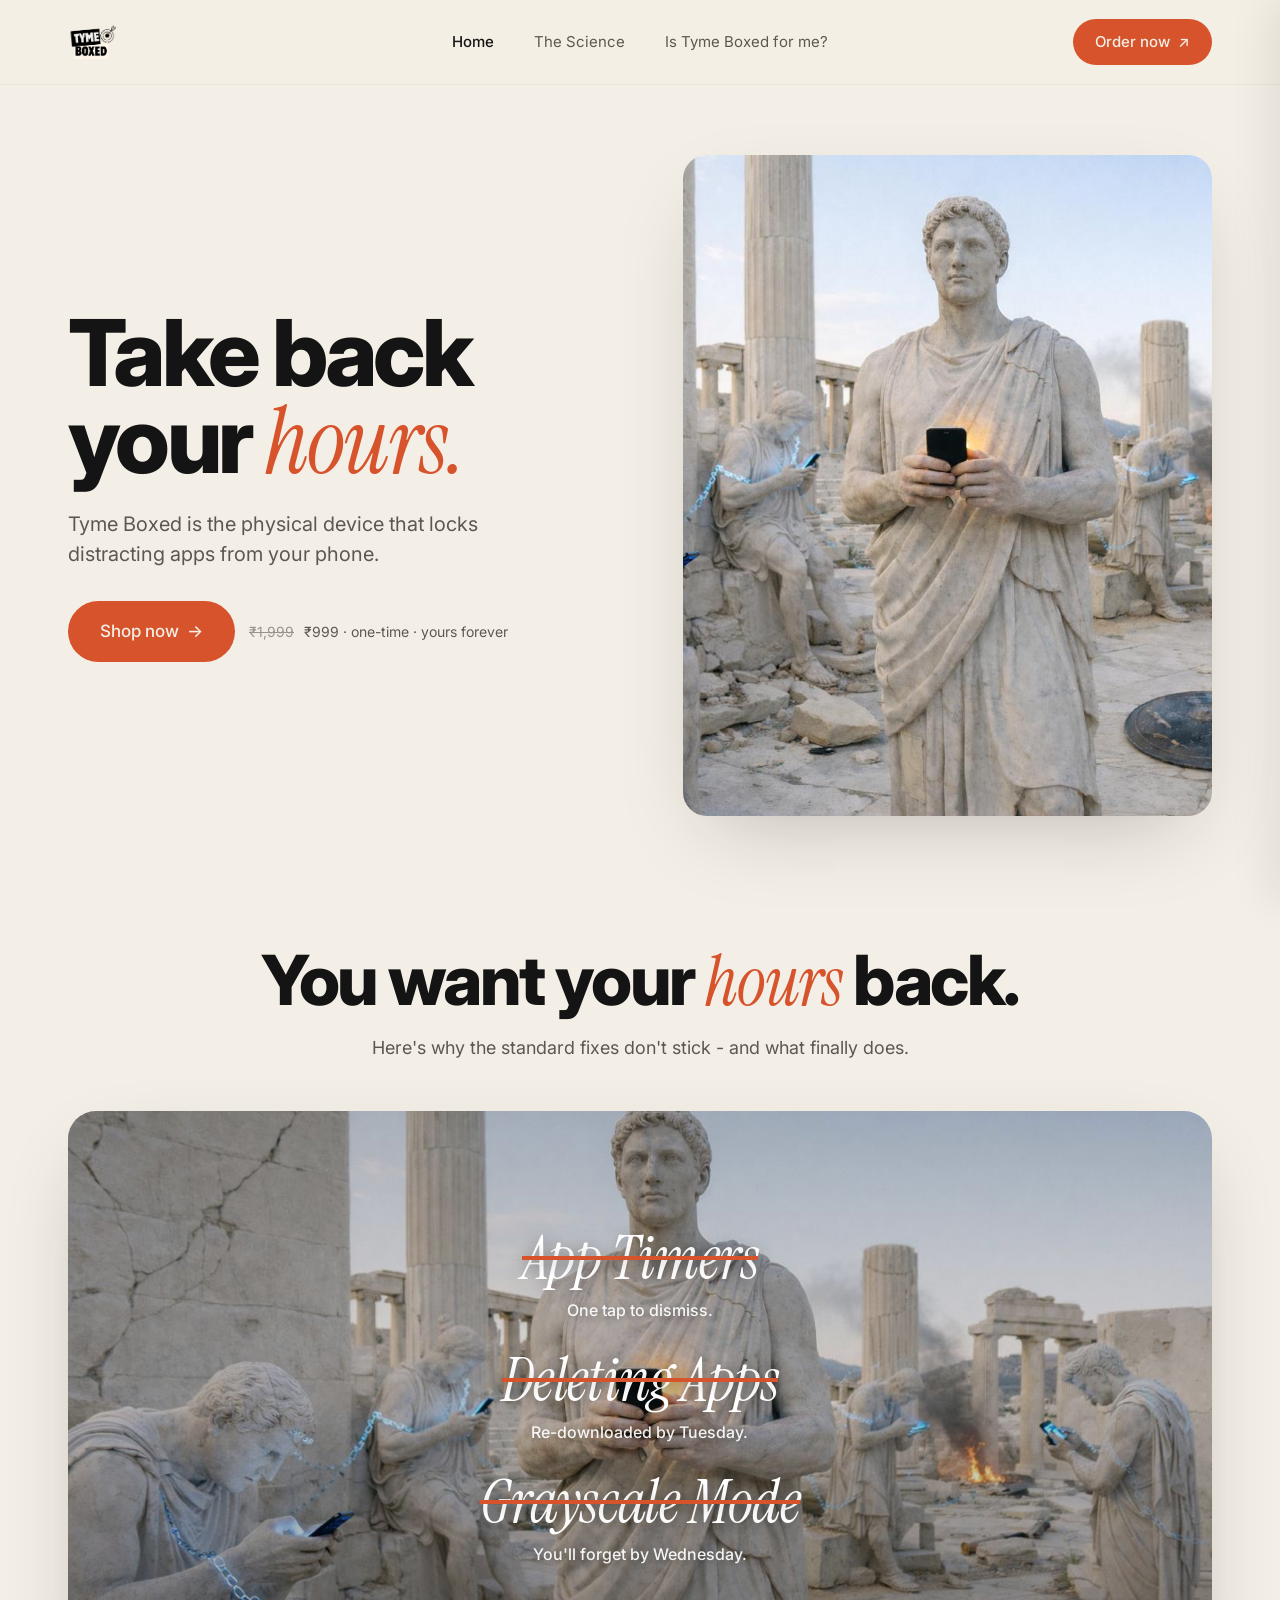
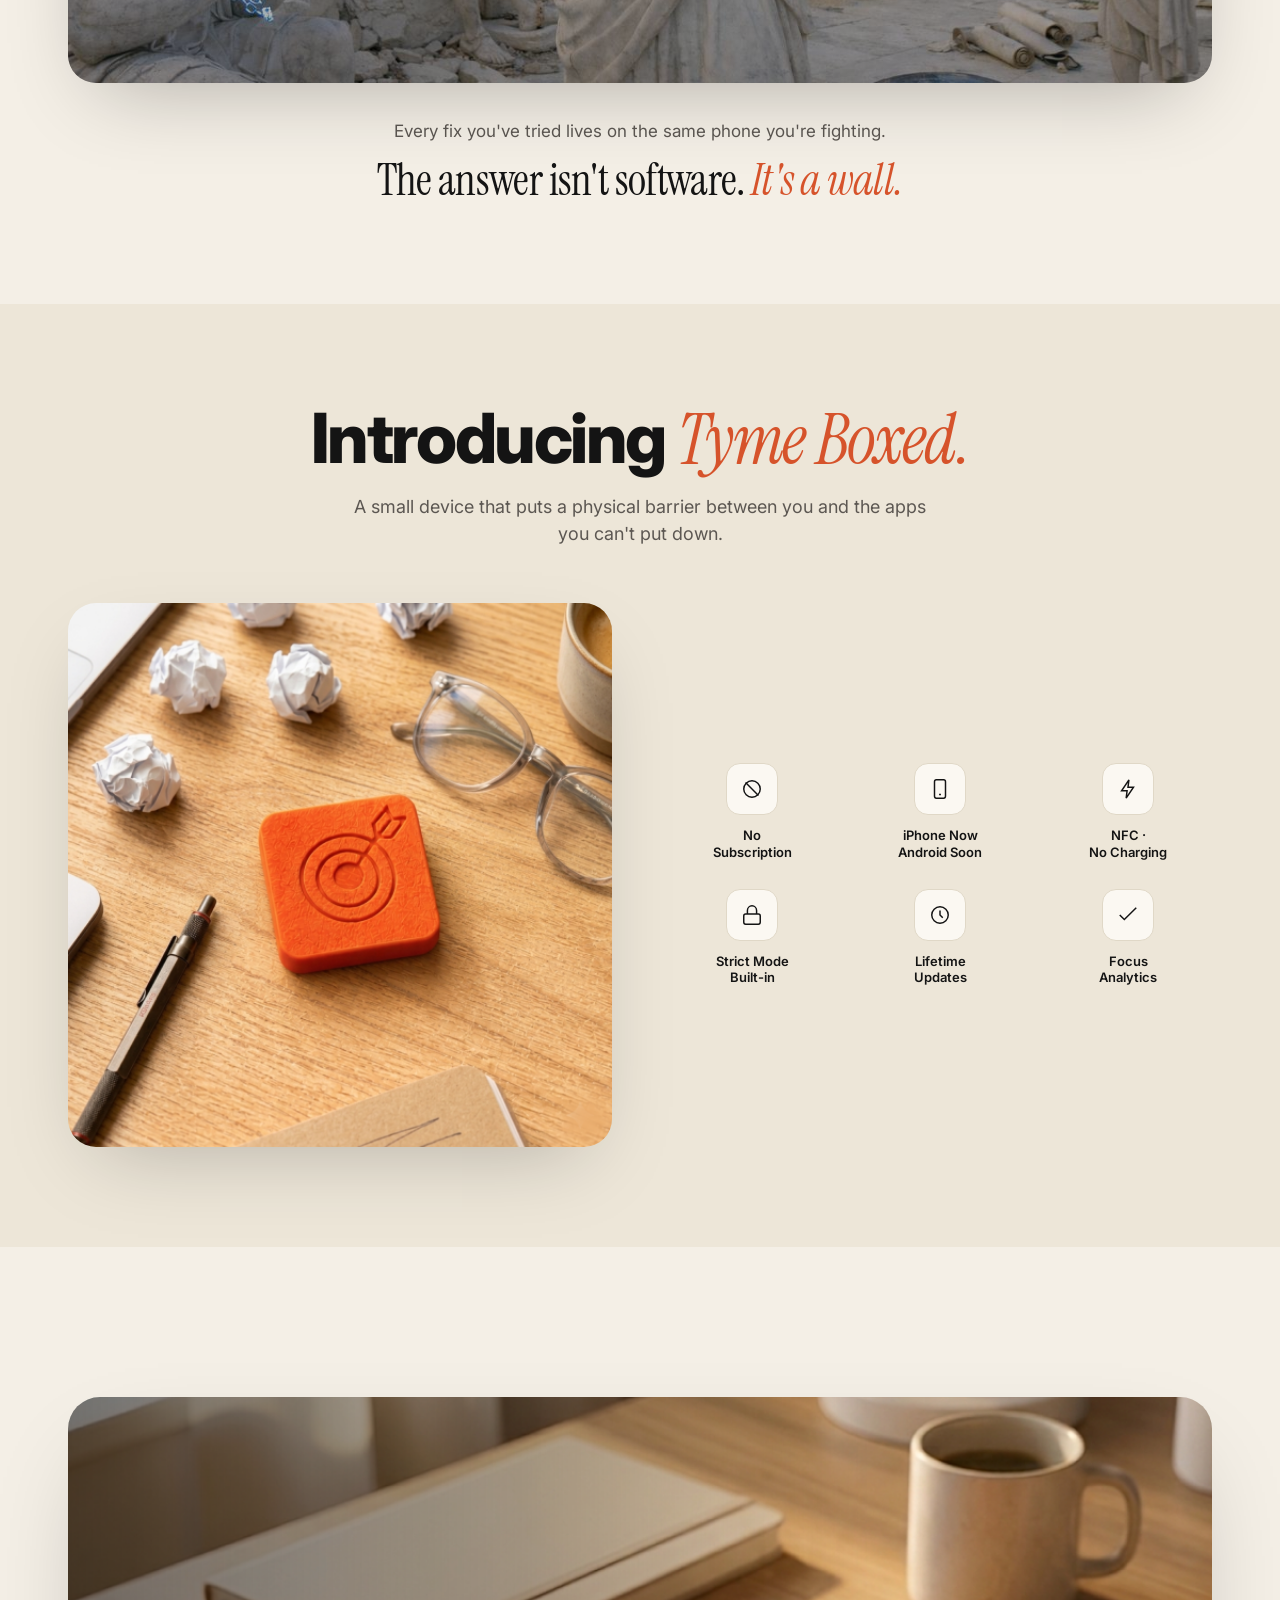
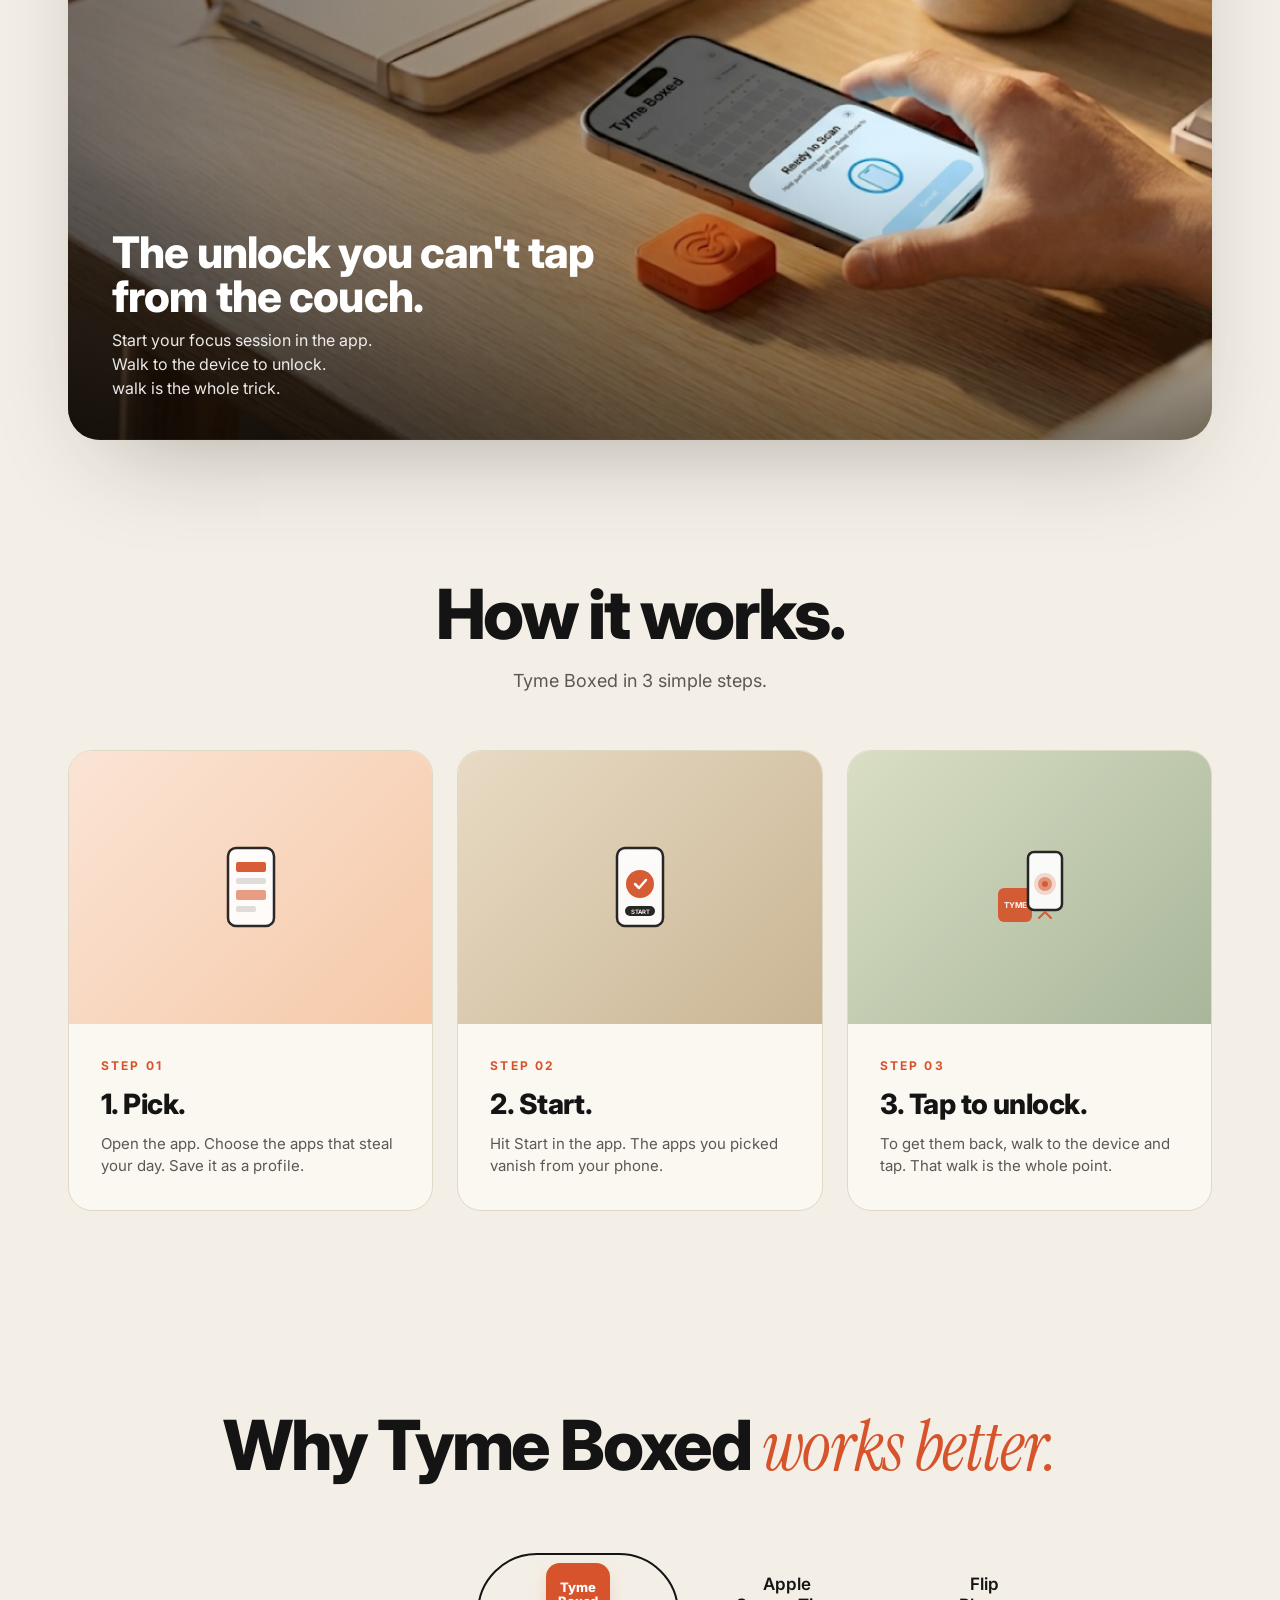
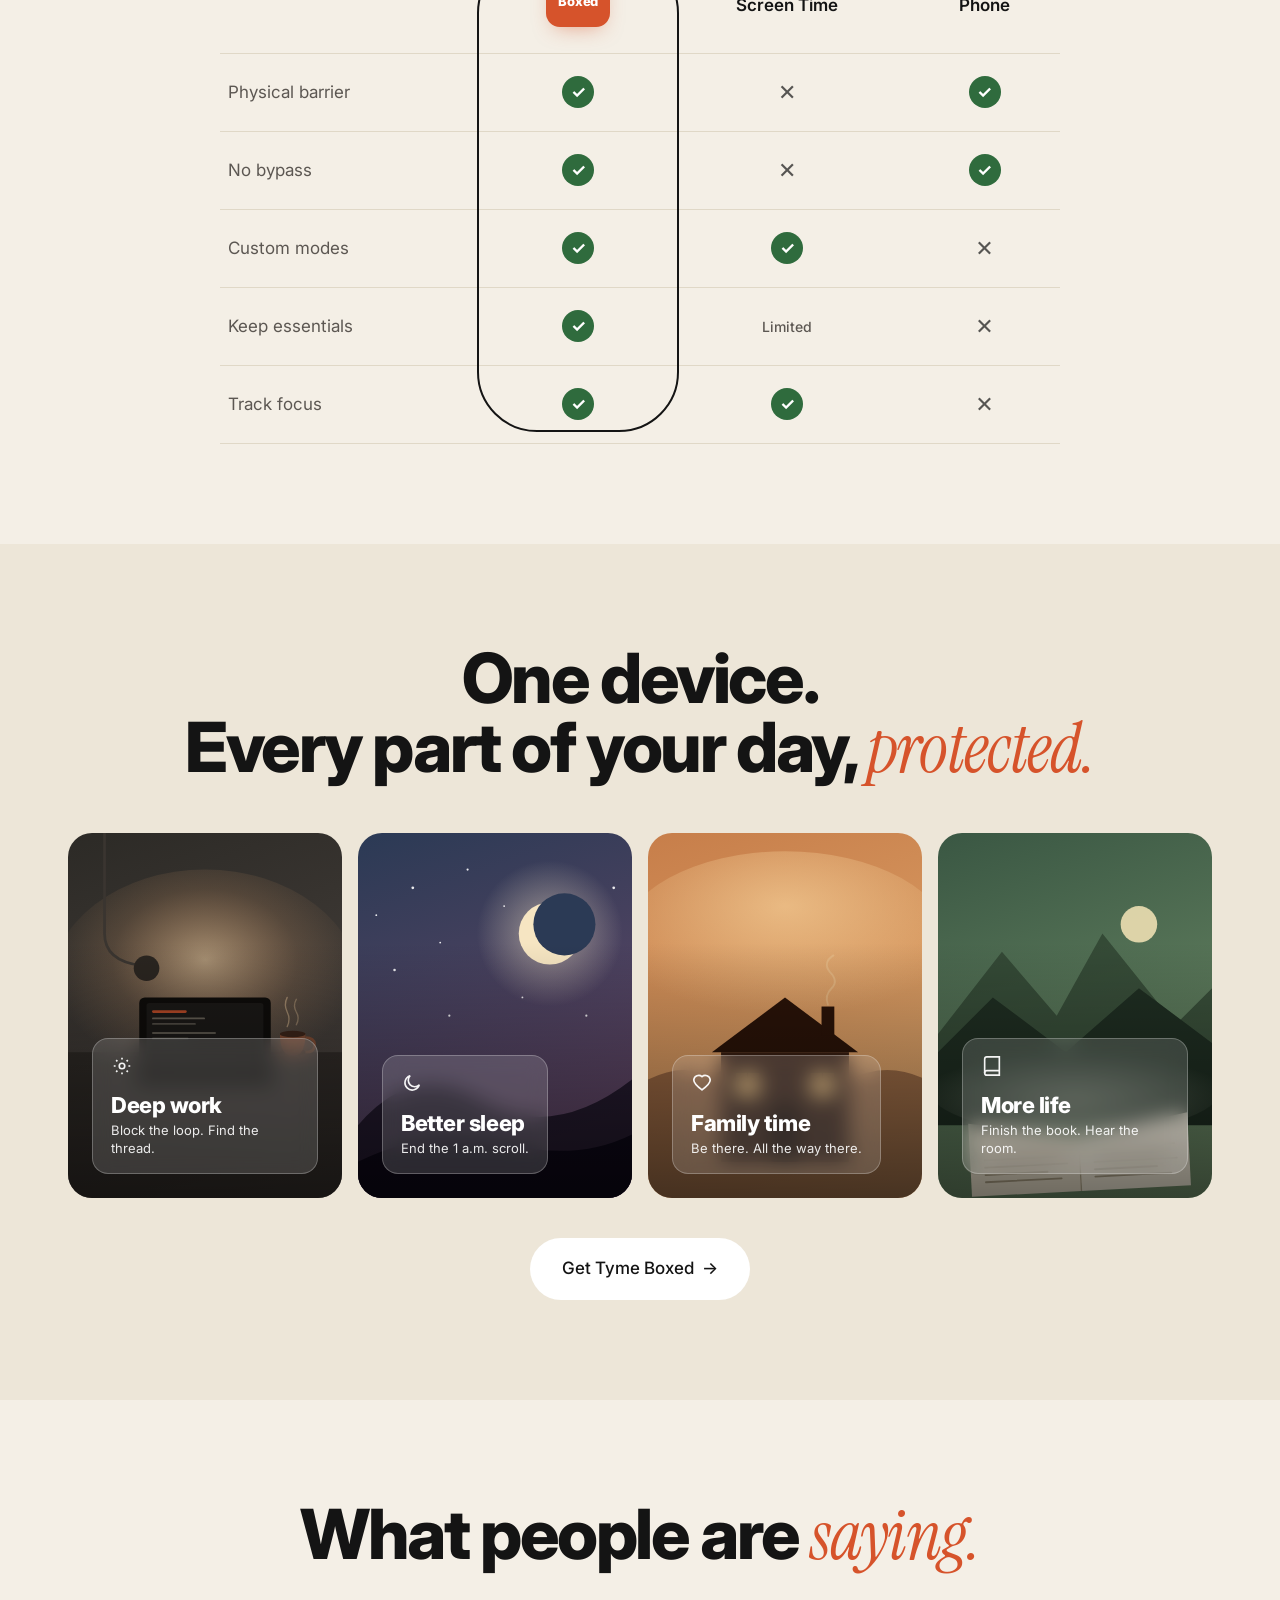
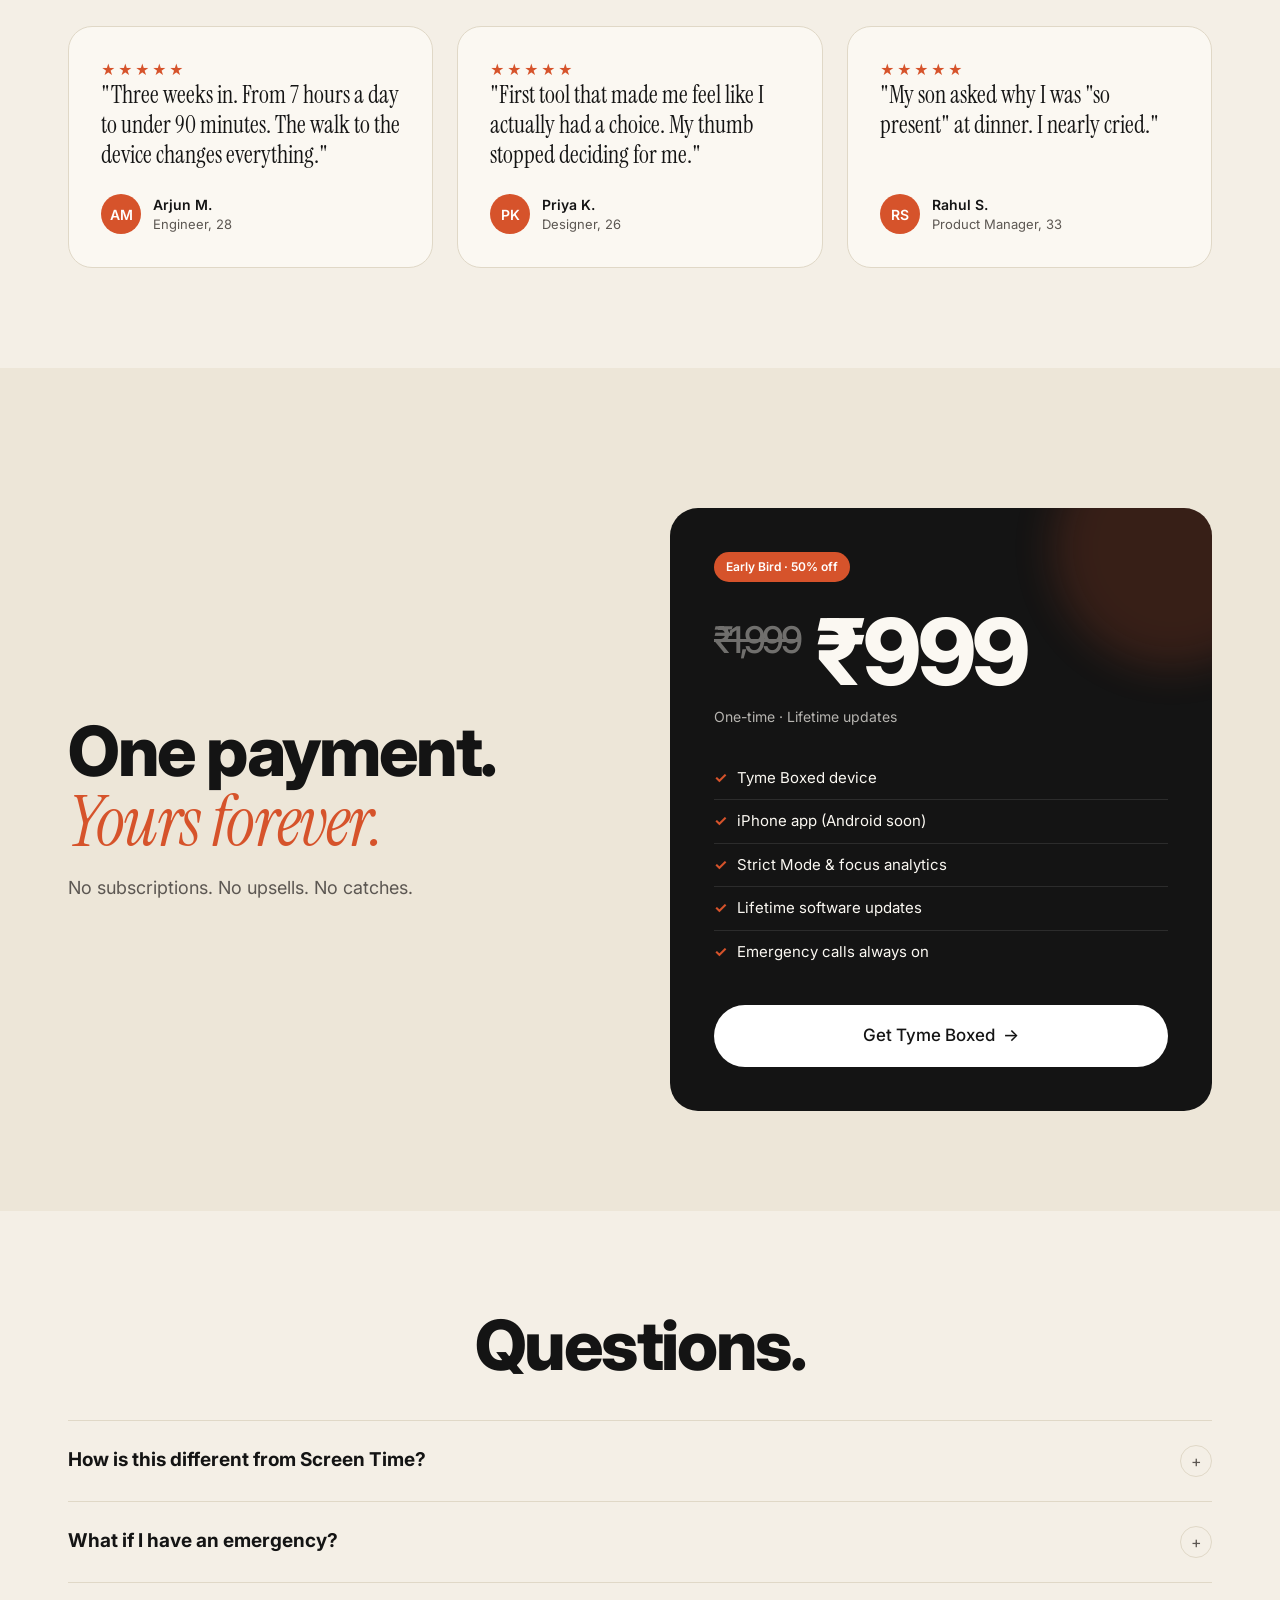
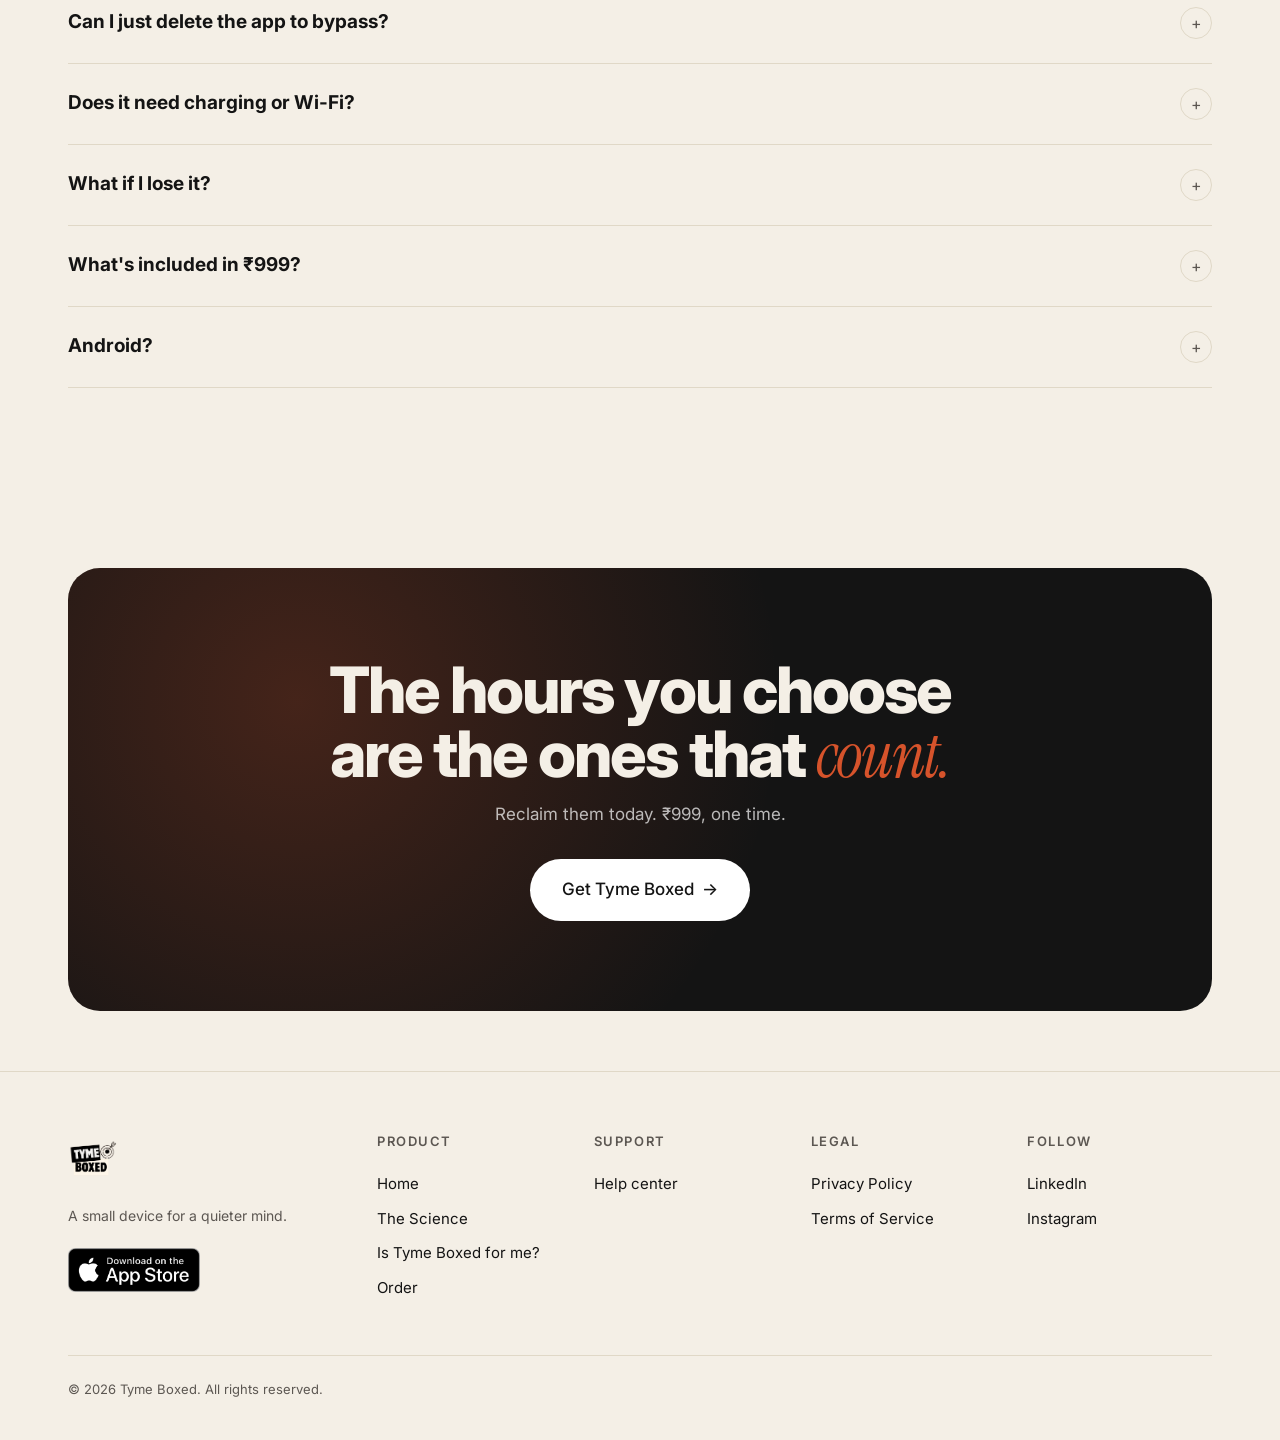
==== commit ccf18996: "images chnages" ====
--- a/index.html
+++ b/index.html
@@ -1,10 +1,25 @@
 <!DOCTYPE html>
 <html lang="en">
 <head>
+<script>
+!function(f,b,e,v,n,t,s)
+{if(f.fbq)return;n=f.fbq=function(){n.callMethod?
+n.callMethod.apply(n,arguments):n.queue.push(arguments)};
+if(!f._fbq)f._fbq=n;n.push=n;n.loaded=!0;n.version='2.0';
+n.queue=[];t=b.createElement(e);t.async=!0;
+t.src=v;s=b.getElementsByTagName(e)[0];
+s.parentNode.insertBefore(t,s)}(window, document,'script',
+'https://connect.facebook.net/en_US/fbevents.js');
+fbq('init', '36986414434290717');
+fbq('track', 'PageView');
+</script>
+<noscript><img height="1" width="1" style="display:none"
+src="https://www.facebook.com/tr?id=36986414434290717&ev=PageView&noscript=1"
+/></noscript>
 <meta charset="UTF-8">
 <meta name="viewport" content="width=device-width, initial-scale=1.0, viewport-fit=cover">
-<link rel="icon" href="B11.png" type="image/png">
-<link rel="apple-touch-icon" href="B11.png">
+<link rel="icon" href="images/B11.png" type="image/png">
+<link rel="apple-touch-icon" href="images/B11.png">
 <title>Tyme Boxed-Take back your hours.</title>
 <meta name="description" content="The physical device that locks distracting apps from your phone. ₹999 one-time. No subscription.">
 <meta property="og:title" content="Tyme Boxed — Take back your hours.">
@@ -20,6 +35,7 @@
 <link rel="preconnect" href="https://fonts.googleapis.com">
 <link rel="preconnect" href="https://fonts.gstatic.com" crossorigin>
 <link href="https://fonts.googleapis.com/css2?family=Instrument+Serif:ital@0;1&family=Inter:wght@400;500;600;700;800;900&display=swap" rel="stylesheet">
+<link rel="stylesheet" href="cart-fab.css">
 <style>
   :root {
     --bg:        #F4EFE6;
@@ -136,7 +152,7 @@
 
   .hero-img {
     position: relative; aspect-ratio: 4/5;
-    background: var(--bg-warm) url('main.jpeg') center/cover;
+    background: var(--bg-warm) url('images/main.jpeg') center/cover;
     border-radius: 24px; overflow: hidden;
     box-shadow: 0 30px 80px -30px rgba(0,0,0,0.25);
   }
@@ -165,7 +181,7 @@
     border-radius: 28px; overflow: hidden; position: relative;
     aspect-ratio: 16/8;
     background-color: #2a2520;
-    background-image: url('main.jpeg');
+    background-image: url('images/main.jpeg');
     background-size: cover;
     background-position: center 30%;
     box-shadow: 0 30px 80px -30px rgba(0,0,0,0.3);
@@ -223,7 +239,7 @@
   }
   .intro-img {
     aspect-ratio: 1; border-radius: 28px; overflow: hidden;
-    background: var(--bg-warm) url('Device.jpeg') center/cover;
+    background: var(--bg-warm) url('images/Introducing.png') center/cover;
     box-shadow: 0 30px 80px -30px rgba(0,0,0,0.25);
   }
   .intro-features {
@@ -241,17 +257,20 @@
   .showcase {
     margin-top: 50px;
     border-radius: 32px; overflow: hidden;
-    background: var(--bg-warm) url('Tab.jpeg') center/cover;
+    background: var(--bg-warm) url('images/couch.png') center/cover;
     aspect-ratio: 16/9;
     position: relative;
     box-shadow: 0 40px 100px -40px rgba(0,0,0,0.3);
   }
   .showcase::after {
     content: ''; position: absolute; inset: 0;
-    background: linear-gradient(180deg, transparent 50%, rgba(0,0,0,0.5) 100%);
+    background:
+      linear-gradient(90deg, rgba(0,0,0,0.55) 0%, rgba(0,0,0,0.3) 40%, transparent 70%),
+      linear-gradient(180deg, transparent 55%, rgba(0,0,0,0.5) 100%);
   }
   .showcase-cap {
-    position: absolute; bottom: 32px; left: 36px; right: 36px;
+    position: absolute; bottom: 40px; top: auto; transform: none;
+    left: 44px; right: auto; max-width: min(52%, 560px);
     color: white; z-index: 2;
   }
   .showcase-cap h3 {
@@ -542,6 +561,7 @@
     nav .btn.share { padding: 10px 16px; font-size: 13px; background: var(--accent); }
     .hero { padding: 40px 0 20px; }
     .hero-grid { grid-template-columns: 1fr; gap: 36px; }
+    .hero-cta { display: none; }
     .hero-img { aspect-ratio: 4/4; }
     section { padding: 64px 0; }
     .intro-grid { grid-template-columns: 1fr; gap: 36px; }
@@ -554,6 +574,8 @@
     .use-card h4 { font-size: 17px; }
     .use-card p { font-size: 12px; }
     .showcase { aspect-ratio: 4/5; }
+    .showcase::after { background: linear-gradient(180deg, transparent 45%, rgba(0,0,0,0.6) 100%); }
+    .showcase-cap { top: auto; bottom: 28px; transform: none; left: 28px; right: 28px; max-width: none; }
     .pricing-wrap { grid-template-columns: 1fr; gap: 32px; }
     .price-num { font-size: 64px; }
     .price-card { padding: 32px; }
@@ -641,7 +663,7 @@
 
 <nav>
   <div class="nav-inner">
-    <a href="index.html" class="logo"><img src="B1.png" alt="Tyme Boxed" /></a>
+    <a href="index.html" class="logo"><img src="images/B1.png" alt="Tyme Boxed" /></a>
     <div class="nav-links">
       <a href="index.html" class="active">Home</a>
       <a href="science.html">The Science</a>
@@ -657,7 +679,7 @@
 <div class="mobile-menu-backdrop" id="menuBackdrop"></div>
 <div class="mobile-menu" id="mobileMenu">
   <div class="mobile-menu-header">
-    <a href="index.html" class="logo"><img src="B1.png" alt="Tyme Boxed" /></a>
+    <a href="index.html" class="logo"><img src="images/B1.png" alt="Tyme Boxed" /></a>
     <button class="menu-close" aria-label="Close menu">×</button>
   </div>
   <div class="mobile-menu-links">
@@ -762,7 +784,7 @@
     <div class="showcase reveal">
       <div class="showcase-cap">
         <h3>The unlock you can't tap from the couch.</h3>
-        <p>Start your focus session in the app. Walk to the device to unlock. That walk is the whole trick.</p>
+        <p>Start your focus session in the app.<br/> Walk to the device to unlock. <br/> walk is the whole trick.</p>
       </div>
     </div>
   </div>
@@ -1193,10 +1215,10 @@
   <div class="container">
     <div class="foot-grid">
       <div>
-        <div class="logo"><img src="B1.png" alt="Tyme Boxed" /></div>
+        <div class="logo"><img src="images/B1.png" alt="Tyme Boxed" /></div>
         <p class="muted" style="margin-top: 14px; font-size: 14px; max-width: 280px;">A small device for a quieter mind.</p>
         <a class="app-badge" href="https://apps.apple.com/in/app/tyme-boxed/id6759287522">
-          <img src="app.png" alt="Download on the App Store">
+          <img src="images/app.png" alt="Download on the App Store">
         </a>
       </div>
       <div>
@@ -1227,7 +1249,27 @@
   </div>
 </footer>
 
+<button type="button" class="cart-fab" id="cart-fab" aria-label="Open cart">
+  <svg viewBox="0 0 24 24" fill="none" stroke="currentColor" stroke-width="2" aria-hidden="true">
+    <path d="M6 6h15l-1.5 9h-12z"/>
+    <path d="M6 6L5 3H2"/>
+    <circle cx="9" cy="20" r="1"/>
+    <circle cx="18" cy="20" r="1"/>
+  </svg>
+  <span class="cart-fab-count" id="cart-fab-count">1</span>
+</button>
+
+<script src="meta-checkout.js"></script>
+<script src="cart.js"></script>
+
 <script>
+  // Meta Pixel InitiateCheckout — preorder / purchase links (capture, before navigation)
+  document.addEventListener('click', function (e) {
+    var link = e.target.closest('a[href*="preorder"]');
+    if (!link) return;
+    if (window.tymeBoxedTrackInitiateCheckout) window.tymeBoxedTrackInitiateCheckout();
+  }, true);
+
   const io = new IntersectionObserver((entries) => {
     entries.forEach(e => {
       if (e.isIntersecting) { e.target.classList.add('in'); io.unobserve(e.target); }
--- a/cart-fab.css
+++ b/cart-fab.css
@@ -0,0 +1,51 @@
+.cart-fab {
+  position: fixed;
+  right: 24px;
+  bottom: 24px;
+  z-index: 90;
+  width: 58px;
+  height: 58px;
+  border: none;
+  border-radius: 50%;
+  background: var(--accent, #D6532B);
+  color: #fff;
+  cursor: pointer;
+  display: none;
+  align-items: center;
+  justify-content: center;
+  font-family: inherit;
+  box-shadow: 0 8px 28px rgba(214, 83, 43, 0.45), 0 2px 8px rgba(0, 0, 0, 0.12);
+  transition: transform 0.2s ease, box-shadow 0.2s ease;
+}
+.cart-fab.visible {
+  display: flex;
+  animation: cartFabIn 0.35s ease;
+}
+@keyframes cartFabIn {
+  from { transform: scale(0.6); opacity: 0; }
+  to { transform: scale(1); opacity: 1; }
+}
+.cart-fab:hover {
+  transform: translateY(-2px) scale(1.04);
+  box-shadow: 0 12px 32px rgba(214, 83, 43, 0.5), 0 4px 12px rgba(0, 0, 0, 0.14);
+}
+.cart-fab svg { width: 26px; height: 26px; }
+.cart-fab-count {
+  position: absolute;
+  top: -2px;
+  right: -2px;
+  min-width: 22px;
+  height: 22px;
+  padding: 0 6px;
+  border-radius: 999px;
+  background: var(--ink, #141414);
+  color: #fff;
+  font-size: 12px;
+  font-weight: 700;
+  line-height: 22px;
+  text-align: center;
+  border: 2px solid #fff;
+}
+@media (max-width: 880px) {
+  .cart-fab { right: 18px; bottom: 18px; width: 54px; height: 54px; }
+}
